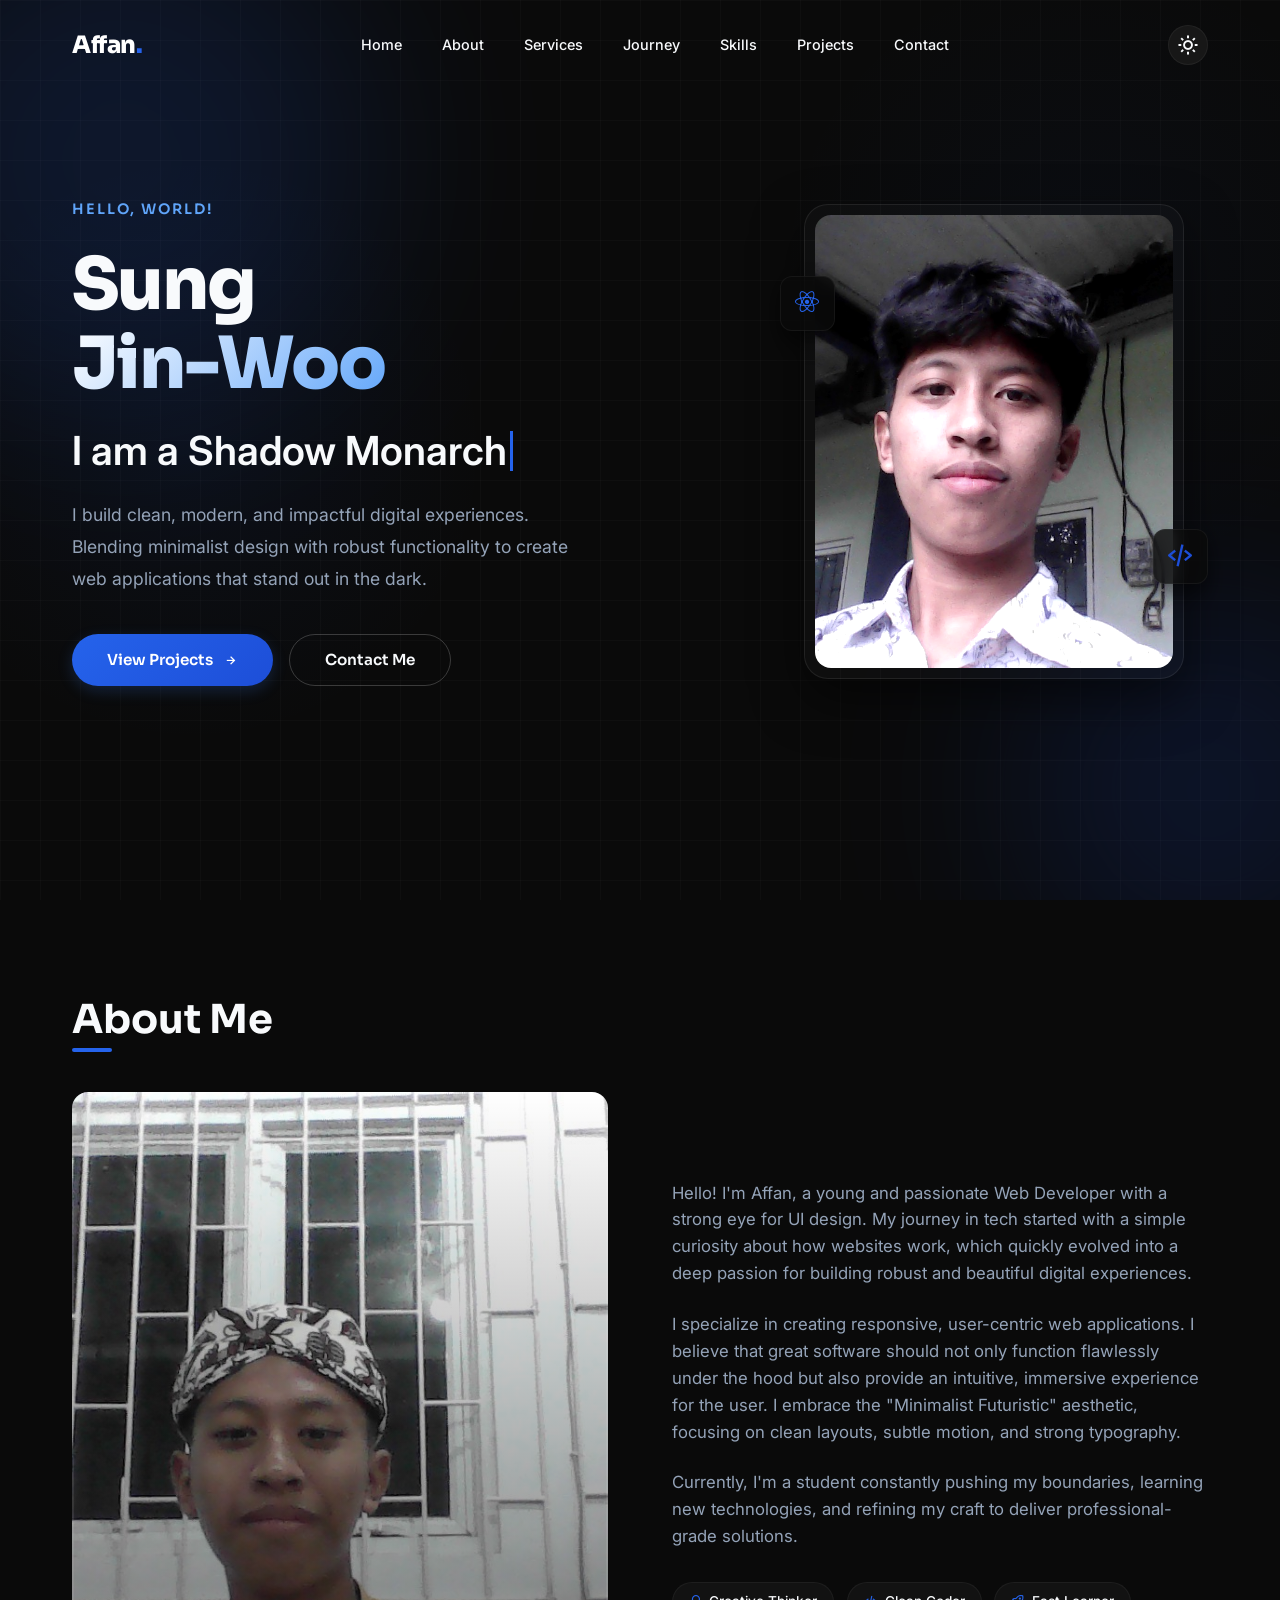
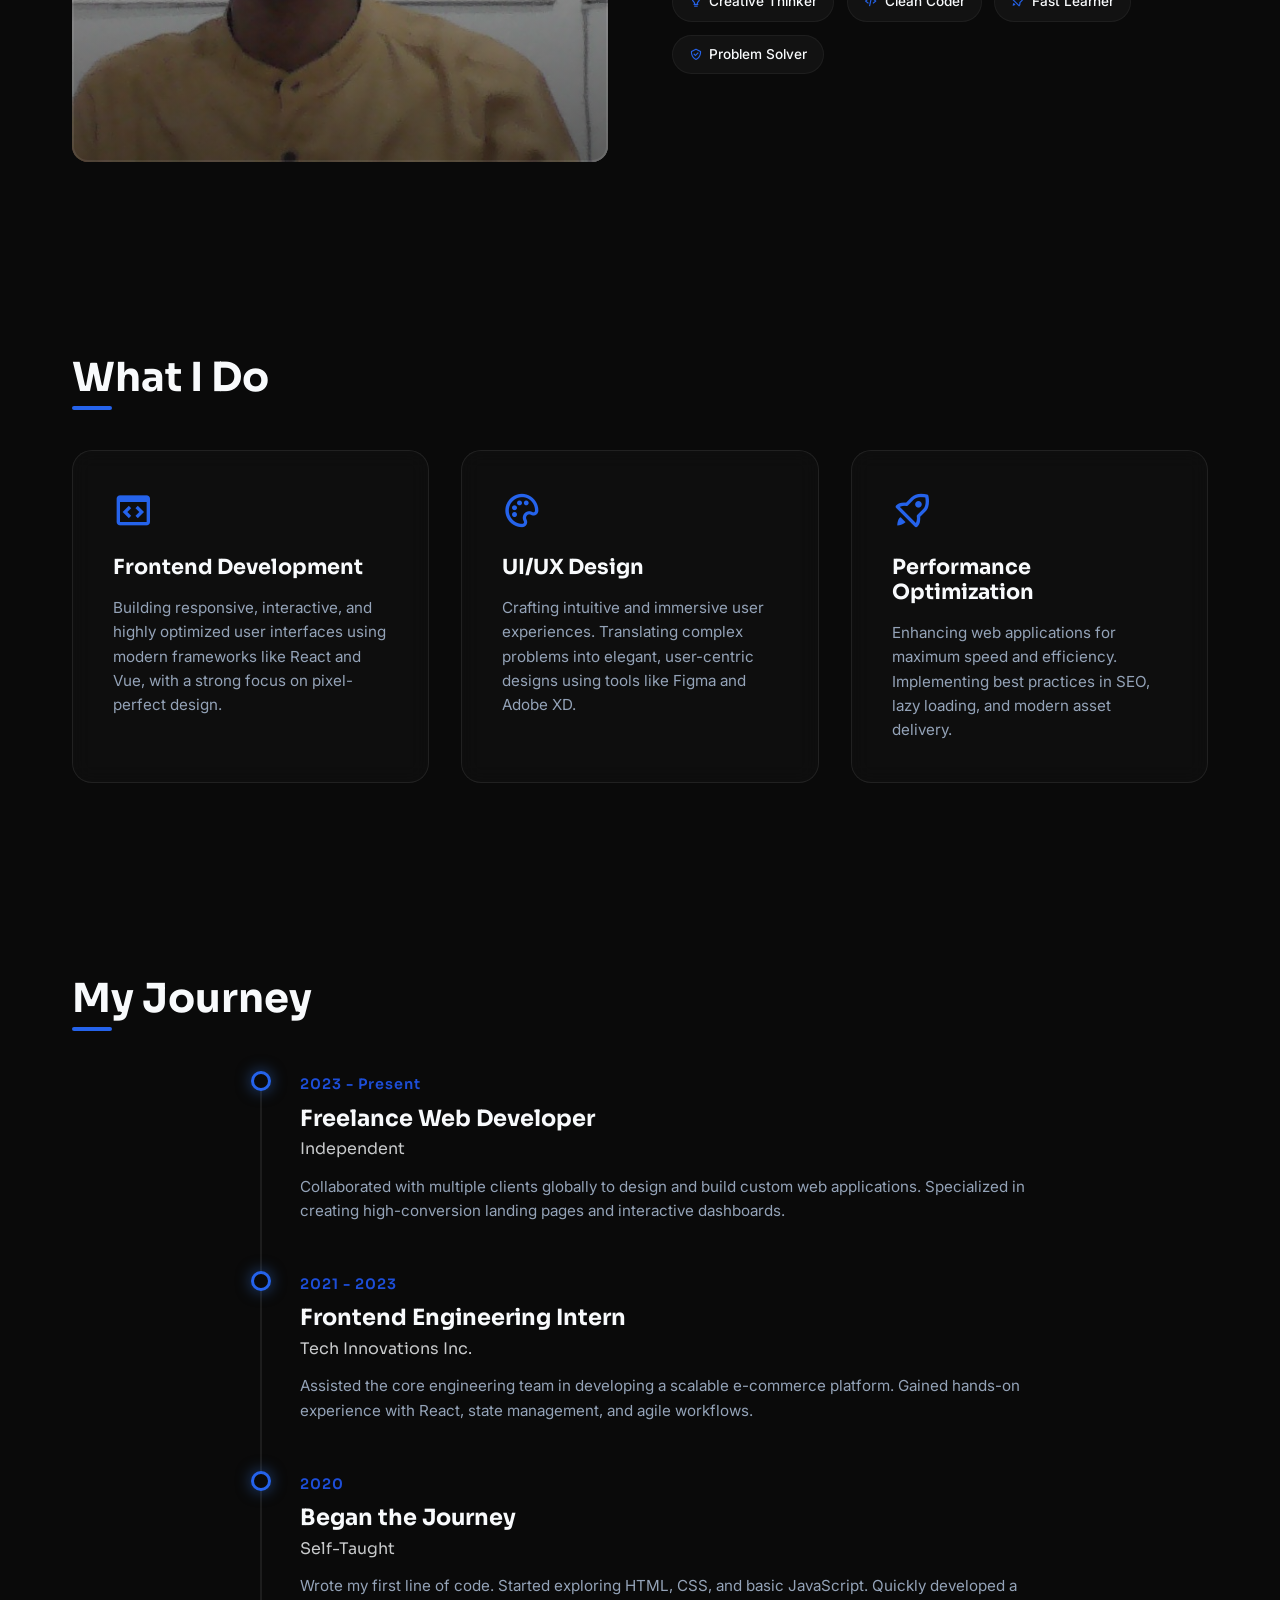
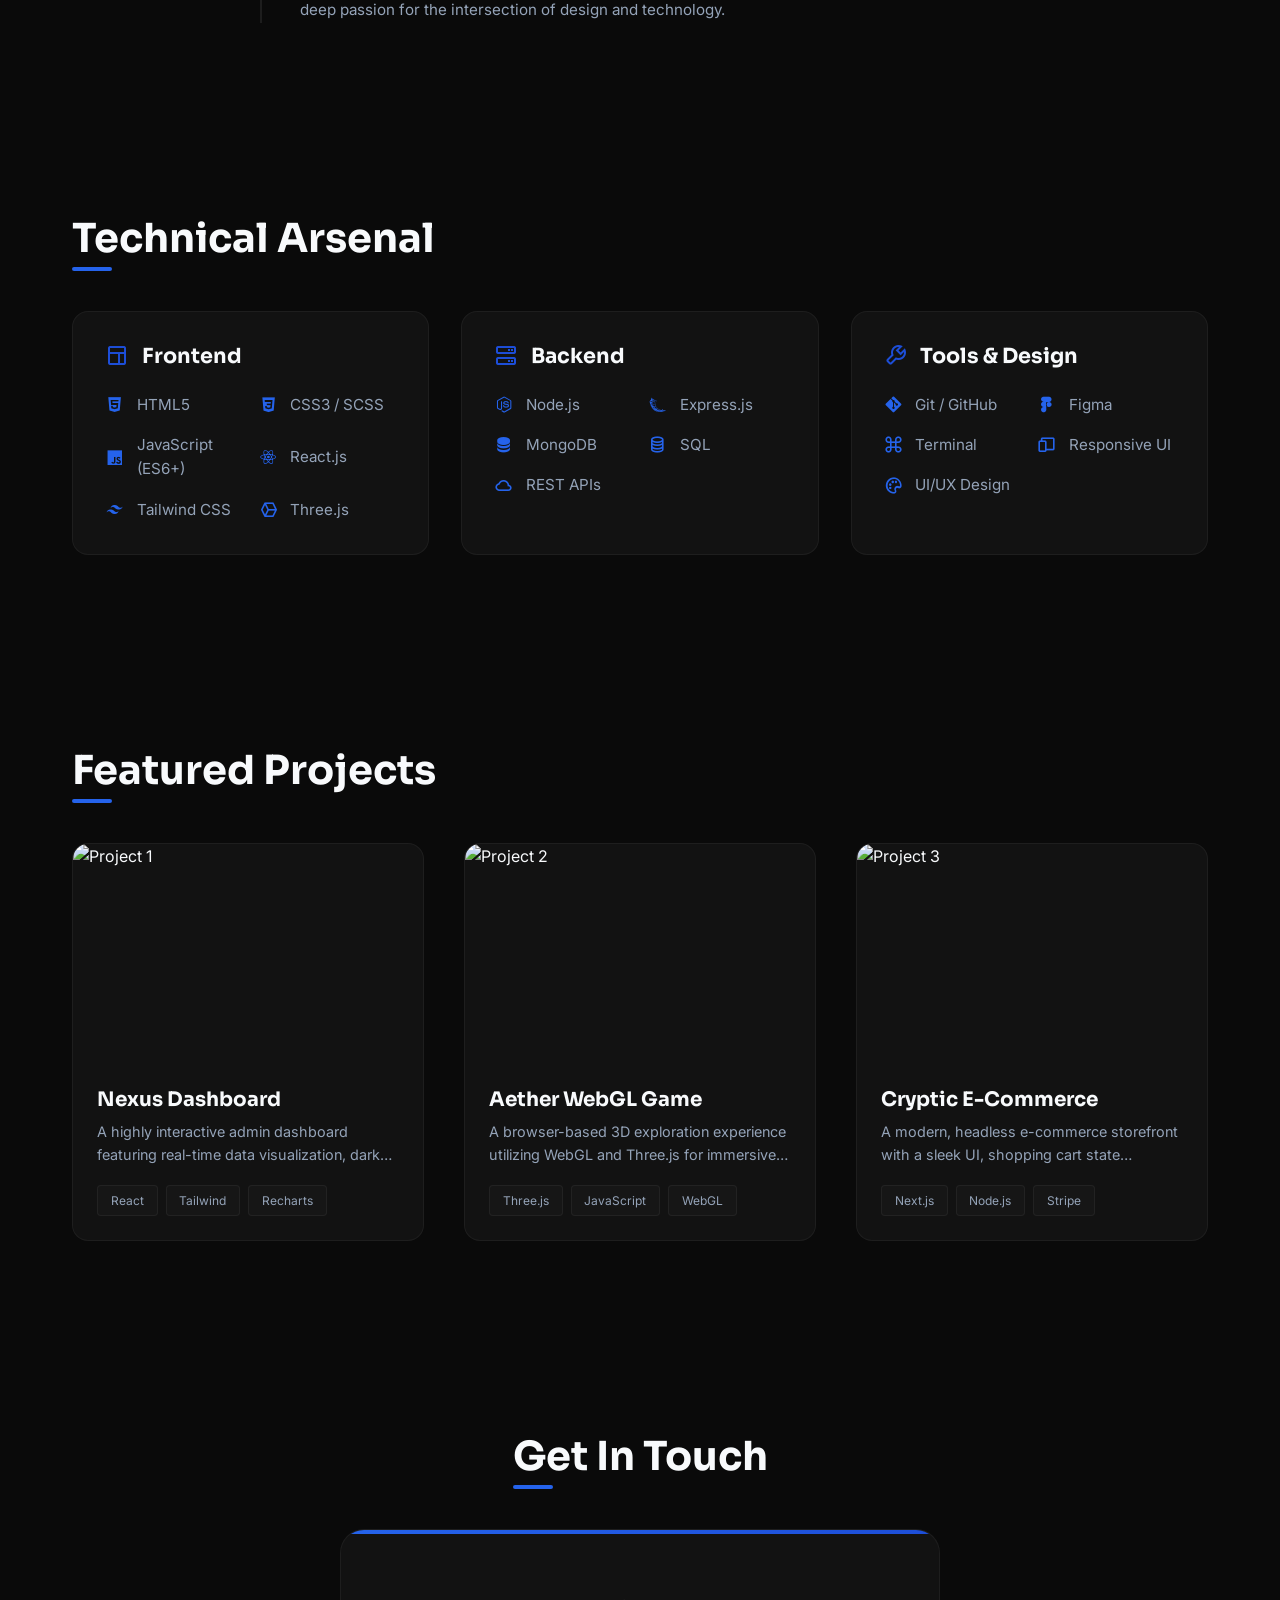
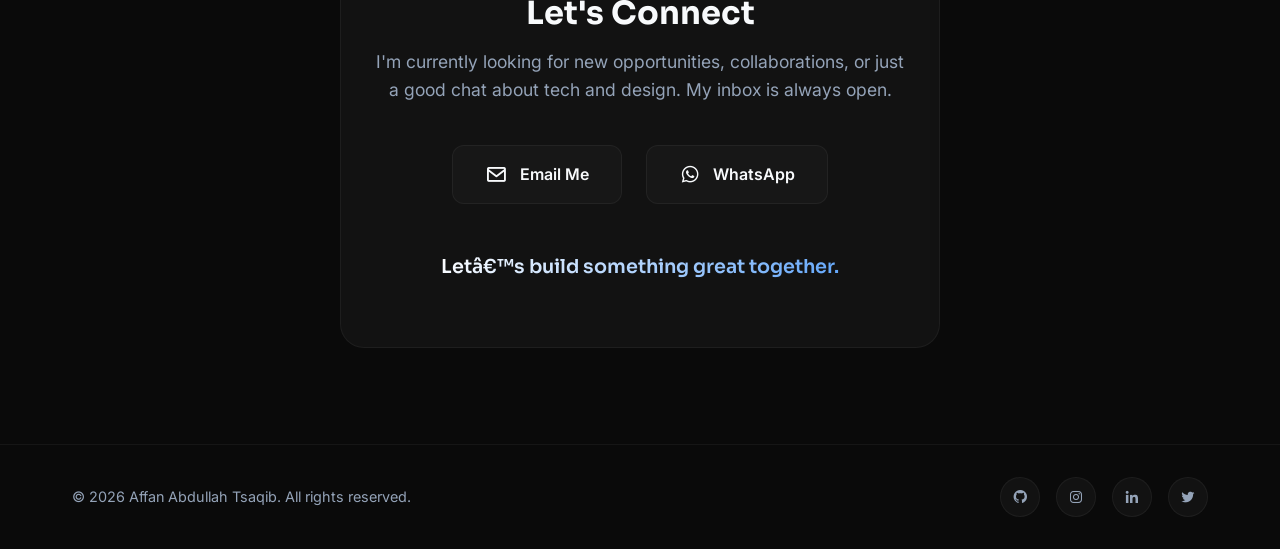
==== index.html @ a6c69fd7 "first commit" ====
﻿<!DOCTYPE html>
<html lang="en" class="scroll-smooth">
<head>
    <meta charset="UTF-8">
    <meta name="viewport" content="width=device-width, initial-scale=1.0">
    <title>Affan Abdullah Tsaqib | Portfolio</title>
    
    <!-- Google Fonts -->
    <link rel="preconnect" href="https://fonts.googleapis.com">
    <link rel="preconnect" href="https://fonts.gstatic.com" crossorigin>
    <link href="https://fonts.googleapis.com/css2?family=Inter:wght@300;400;500;600&family=Sora:wght@400;600;700;800&display=swap" rel="stylesheet">
    
    <!-- Boxicons for modern icons -->
    <link href='https://unpkg.com/boxicons@2.1.4/css/boxicons.min.css' rel='stylesheet'>

        <link rel="stylesheet" href="css/style.css">
</head>
<body>

    <!-- Background Orbs -->
    <div class="glow-bg">
        <div class="orb orb-1"></div>
        <div class="orb orb-2"></div>
    </div>

    <!-- Navbar -->
    <nav class="navbar" id="navbar">
        <div class="container nav-container">
            <a href="#" class="logo">Affan<span>.</span></a>
            
            <ul class="nav-links" id="navLinks">
                <li><a href="#home">Home</a></li>
                <li><a href="#about">About</a></li>
                <li><a href="#services">Services</a></li>
                <li><a href="#journey">Journey</a></li>
                <li><a href="#skills">Skills</a></li>
                <li><a href="#projects">Projects</a></li>
                <li><a href="#contact">Contact</a></li>
            </ul>

            <div class="nav-actions">
                <div class="theme-toggle" id="themeToggle" aria-label="Toggle Theme">
                    <i class='bx bx-sun'></i>
                </div>
                <div class="mobile-menu-btn" id="menuBtn">
                    <i class='bx bx-menu'></i>
                </div>
            </div>
        </div>
    </nav>

    <!-- Hero Section -->
    <section class="hero" id="home">
        <div class="container hero-container">
            <div class="hero-content reveal active">
                <span class="hero-subtitle">Hello, World!</span>
                <h1 class="hero-title">Sung <br><span class="text-gradient">Jin-Woo</span></h1>
                
                <div class="hero-typing">
                    I am a&nbsp;<span class="typed-text"></span><span class="cursor"></span>
                </div>
                
                <p class="hero-desc">
                    I build clean, modern, and impactful digital experiences. Blending minimalist design with robust functionality to create web applications that stand out in the dark.
                </p>
                
                <div class="hero-actions">
                    <a href="#projects" class="btn btn-primary">View Projects <i class='bx bx-right-arrow-alt'></i></a>
                    <a href="#contact" class="btn btn-outline">Contact Me</a>
                </div>
            </div>
            
            <div class="hero-visual reveal active delay-1">
                <div class="hero-photo-container">
                    <div class="photo-glow"></div>
                    <!-- Place your photo URL in the src below -->
                    <img src="src/Gunwoo.jpg" alt="Affan Abdullah Tsaqib">
                    <div class="floating-badge badge-1">
                        <i class='bx bxl-react'></i>
                    </div>
                    <div class="floating-badge badge-2">
                        <i class='bx bx-code-alt'></i>
                    </div>
                </div>
            </div>
        </div>
    </section>

    <!-- About Section -->
    <section id="about">
        <div class="container">
            <h2 class="section-title reveal">About Me</h2>
            
            <div class="about-grid">
                <div class="about-image reveal delay-1">
                    <!-- Placeholder image, ideally a stylized portrait -->
                    <img src="src/Onic.jpg" alt="Affan Abdullah Tsaqib">
                    <div class="about-image-overlay"></div>
                </div>
                
                <div class="about-text reveal delay-2">
                    <p>
                        Hello! I'm Affan, a young and passionate Web Developer with a strong eye for UI design. 
                        My journey in tech started with a simple curiosity about how websites work, which quickly 
                        evolved into a deep passion for building robust and beautiful digital experiences.
                    </p>
                    <p>
                        I specialize in creating responsive, user-centric web applications. I believe that great 
                        software should not only function flawlessly under the hood but also provide an intuitive, 
                        immersive experience for the user. I embrace the "Minimalist Futuristic" aesthetic, focusing 
                        on clean layouts, subtle motion, and strong typography.
                    </p>
                    <p>
                        Currently, I'm a student constantly pushing my boundaries, learning new technologies, and 
                        refining my craft to deliver professional-grade solutions.
                    </p>
                    
                    <div class="about-badges">
                        <span class="badge"><i class='bx bx-bulb'></i> Creative Thinker</span>
                        <span class="badge"><i class='bx bx-code-alt'></i> Clean Coder</span>
                        <span class="badge"><i class='bx bx-rocket'></i> Fast Learner</span>
                        <span class="badge"><i class='bx bx-check-shield'></i> Problem Solver</span>
                    </div>
                </div>
            </div>
        </div>
    </section>

    <!-- Services Section -->
    <section id="services">
        <div class="container">
            <h2 class="section-title reveal">What I Do</h2>
            
            <div class="services-grid">
                <div class="service-card reveal delay-1">
                    <i class='bx bx-code-block service-icon'></i>
                    <h3>Frontend Development</h3>
                    <p>Building responsive, interactive, and highly optimized user interfaces using modern frameworks like React and Vue, with a strong focus on pixel-perfect design.</p>
                </div>
                <div class="service-card reveal delay-2">
                    <i class='bx bx-palette service-icon'></i>
                    <h3>UI/UX Design</h3>
                    <p>Crafting intuitive and immersive user experiences. Translating complex problems into elegant, user-centric designs using tools like Figma and Adobe XD.</p>
                </div>
                <div class="service-card reveal delay-3">
                    <i class='bx bx-rocket service-icon'></i>
                    <h3>Performance Optimization</h3>
                    <p>Enhancing web applications for maximum speed and efficiency. Implementing best practices in SEO, lazy loading, and modern asset delivery.</p>
                </div>
            </div>
        </div>
    </section>

    <!-- Journey Section -->
    <section id="journey">
        <div class="container">
            <h2 class="section-title reveal">My Journey</h2>
            
            <div class="journey-container">
                <div class="journey-item reveal delay-1">
                    <div class="journey-dot"></div>
                    <div class="journey-content">
                        <span class="journey-date">2023 - Present</span>
                        <h3>Freelance Web Developer</h3>
                        <h4>Independent</h4>
                        <p>Collaborated with multiple clients globally to design and build custom web applications. Specialized in creating high-conversion landing pages and interactive dashboards.</p>
                    </div>
                </div>
                
                <div class="journey-item reveal delay-2">
                    <div class="journey-dot"></div>
                    <div class="journey-content">
                        <span class="journey-date">2021 - 2023</span>
                        <h3>Frontend Engineering Intern</h3>
                        <h4>Tech Innovations Inc.</h4>
                        <p>Assisted the core engineering team in developing a scalable e-commerce platform. Gained hands-on experience with React, state management, and agile workflows.</p>
                    </div>
                </div>
                
                <div class="journey-item reveal delay-3">
                    <div class="journey-dot"></div>
                    <div class="journey-content">
                        <span class="journey-date">2020</span>
                        <h3>Began the Journey</h3>
                        <h4>Self-Taught</h4>
                        <p>Wrote my first line of code. Started exploring HTML, CSS, and basic JavaScript. Quickly developed a deep passion for the intersection of design and technology.</p>
                    </div>
                </div>
            </div>
        </div>
    </section>

    <!-- Skills Section -->
    <section id="skills">
        <div class="container">
            <h2 class="section-title reveal">Technical Arsenal</h2>
            
            <div class="skills-container">
                <!-- Frontend -->
                <div class="skill-category reveal delay-1">
                    <h3><i class='bx bx-layout'></i> Frontend</h3>
                    <div class="skill-list">
                        <div class="skill-item"><i class='bx bxl-html5'></i> HTML5</div>
                        <div class="skill-item"><i class='bx bxl-css3'></i> CSS3 / SCSS</div>
                        <div class="skill-item"><i class='bx bxl-javascript'></i> JavaScript (ES6+)</div>
                        <div class="skill-item"><i class='bx bxl-react'></i> React.js</div>
                        <div class="skill-item"><i class='bx bxl-tailwind-css'></i> Tailwind CSS</div>
                        <div class="skill-item"><i class='bx bx-cube-alt'></i> Three.js</div>
                    </div>
                </div>
                
                <!-- Backend -->
                <div class="skill-category reveal delay-2">
                    <h3><i class='bx bx-server'></i> Backend</h3>
                    <div class="skill-list">
                        <div class="skill-item"><i class='bx bxl-nodejs'></i> Node.js</div>
                        <div class="skill-item"><i class='bx bxl-flask'></i> Express.js</div>
                        <div class="skill-item"><i class='bx bxs-data'></i> MongoDB</div>
                        <div class="skill-item"><i class='bx bx-coin-stack'></i> SQL</div>
                        <div class="skill-item"><i class='bx bx-cloud'></i> REST APIs</div>
                    </div>
                </div>
                
                <!-- Tools & Design -->
                <div class="skill-category reveal delay-3">
                    <h3><i class='bx bx-wrench'></i> Tools & Design</h3>
                    <div class="skill-list">
                        <div class="skill-item"><i class='bx bxl-git'></i> Git / GitHub</div>
                        <div class="skill-item"><i class='bx bxl-figma'></i> Figma</div>
                        <div class="skill-item"><i class='bx bx-command'></i> Terminal</div>
                        <div class="skill-item"><i class='bx bx-devices'></i> Responsive UI</div>
                        <div class="skill-item"><i class='bx bx-palette'></i> UI/UX Design</div>
                    </div>
                </div>
            </div>
        </div>
    </section>

    <!-- Projects Section -->
    <section id="projects">
        <div class="container">
            <h2 class="section-title reveal">Featured Projects</h2>
            
            <div class="projects-grid">
                <!-- Project 1 -->
                <div class="project-card reveal delay-1">
                    <div class="project-img">
                        <img src="" alt="Project 1">
                        <div class="project-overlay">
                            <button class="btn btn-primary" onclick="alert('Demo: Opening project details modal...')">View Details</button>
                        </div>
                    </div>
                    <div class="project-content">
                        <h3 class="project-title">Nexus Dashboard</h3>
                        <p class="project-desc">A highly interactive admin dashboard featuring real-time data visualization, dark mode, and seamless animations.</p>
                        <div class="project-tags">
                            <span>React</span>
                            <span>Tailwind</span>
                            <span>Recharts</span>
                        </div>
                    </div>
                </div>
                
                <!-- Project 2 -->
                <div class="project-card reveal delay-2">
                    <div class="project-img">
                        <img src="https://images.unsplash.com/photo-1618477247222-ac60c629fb63?auto=format&fit=crop&q=80&w=800" alt="Project 2">
                        <div class="project-overlay">
                            <button class="btn btn-primary" onclick="alert('Demo: Opening project details modal...')">View Details</button>
                        </div>
                    </div>
                    <div class="project-content">
                        <h3 class="project-title">Aether WebGL Game</h3>
                        <p class="project-desc">A browser-based 3D exploration experience utilizing WebGL and Three.js for immersive environmental rendering.</p>
                        <div class="project-tags">
                            <span>Three.js</span>
                            <span>JavaScript</span>
                            <span>WebGL</span>
                        </div>
                    </div>
                </div>
                
                <!-- Project 3 -->
                <div class="project-card reveal delay-3">
                    <div class="project-img">
                        <img src="https://images.unsplash.com/photo-1551288049-bebda4e38f71?auto=format&fit=crop&q=80&w=800" alt="Project 3">
                        <div class="project-overlay">
                            <button class="btn btn-primary" onclick="alert('Demo: Opening project details modal...')">View Details</button>
                        </div>
                    </div>
                    <div class="project-content">
                        <h3 class="project-title">Cryptic E-Commerce</h3>
                        <p class="project-desc">A modern, headless e-commerce storefront with a sleek UI, shopping cart state management, and secure checkout flow.</p>
                        <div class="project-tags">
                            <span>Next.js</span>
                            <span>Node.js</span>
                            <span>Stripe</span>
                        </div>
                    </div>
                </div>
            </div>
        </div>
    </section>

    <!-- Contact Section -->
    <section id="contact">
        <div class="container">
            <h2 class="section-title reveal text-center" style="display: block; text-align: center; margin-left: auto; margin-right: auto; width: fit-content;">Get In Touch</h2>
            
            <div class="contact-content reveal delay-1">
                <h3 style="font-size: 2rem; margin-bottom: 1rem;">Let's Connect</h3>
                <p class="contact-desc">
                    I'm currently looking for new opportunities, collaborations, or just a good chat about tech and design. My inbox is always open.
                </p>
                
                <div class="contact-links">
                    <a href="mailto:hello@example.com" class="contact-btn email">
                        <i class='bx bx-envelope'></i>
                        Email Me
                    </a>
                    <a href="#" class="contact-btn whatsapp">
                        <i class='bx bxl-whatsapp'></i>
                        WhatsApp
                    </a>
                </div>
                
                <p class="text-gradient closing-line">Letâ€™s build something great together.</p>
            </div>
        </div>
    </section>

    <!-- Footer -->
    <footer>
        <div class="container footer-content">
            <div class="copyright">
                &copy; <span id="year"></span> Affan Abdullah Tsaqib. All rights reserved.
            </div>
            
            <div class="social-links">
                <a href="#" aria-label="GitHub"><i class='bx bxl-github'></i></a>
                <a href="#" aria-label="Instagram"><i class='bx bxl-instagram'></i></a>
                <a href="#" aria-label="LinkedIn"><i class='bx bxl-linkedin'></i></a>
                <a href="#" aria-label="Twitter"><i class='bx bxl-twitter'></i></a>
            </div>
        </div>
    </footer>

    <!-- Scripts -->
        <script src="js/script.js"></script>
</body>
</html>
---- css/style.css ----
:root {
            /* Color System (Max 3 Colors: Black, Blue, White) */
            --bg-primary: #0a0a0a;
            --bg-secondary: #121212;
            --bg-tertiary: #171717;
            
            --accent-1: #2563eb; /* Primary Accent (Royal Blue) */
            --accent-2: #1d4ed8; /* Darker shade of Blue */
            --accent-3: #60a5fa; /* Lighter shade of Blue */
            
            --text-primary: #f8fafc;
            --text-secondary: #94a3b8;
            
            /* Theme specific Alphas */
            --glass-bg: rgba(255, 255, 255, 0.02);
            --glass-border: rgba(255, 255, 255, 0.08);
            --shadow-primary: rgba(0, 0, 0, 0.5);
            --overlay-bg: rgba(10, 10, 10, 0.8);
            --grid-line-color: rgba(255, 255, 255, 0.02);
            --orb-opacity: 0.15;
            --glow-1: rgba(37, 99, 235, 0.06);
            --glow-2: rgba(37, 99, 235, 0.04);
            
            /* Border */
            --border-color: rgba(255, 255, 255, 0.05);
            
            /* Transitions */
            --trans-smooth: all 0.4s cubic-bezier(0.16, 1, 0.3, 1);
        }

        [data-theme="light"] {
            --bg-primary: #f8fafc;
            --bg-secondary: #ffffff;
            --bg-tertiary: #f1f5f9;
            --text-primary: #0f172a;
            --text-secondary: #475569;
            --glass-bg: rgba(0, 0, 0, 0.03);
            --glass-border: rgba(0, 0, 0, 0.08);
            --shadow-primary: rgba(0, 0, 0, 0.1);
            --overlay-bg: rgba(255, 255, 255, 0.85);
            --grid-line-color: rgba(0, 0, 0, 0.05);
            --orb-opacity: 0.3;
            --glow-1: rgba(37, 99, 235, 0.15);
            --glow-2: rgba(37, 99, 235, 0.1);
            --border-color: rgba(0, 0, 0, 0.08);
        }

        body, .service-card, .project-card, .skill-category, .floating-badge, .journey-dot, .badge, .contact-btn, .project-tags span, .hero-photo-container {
            transition: background-color 0.6s cubic-bezier(0.4, 0, 0.2, 1), border-color 0.6s cubic-bezier(0.4, 0, 0.2, 1), box-shadow 0.6s cubic-bezier(0.4, 0, 0.2, 1), transform 0.4s cubic-bezier(0.175, 0.885, 0.32, 1.275);
        }

        h1, h2, h3, h4, h5, h6, p, a, i, span {
            transition: color 0.6s cubic-bezier(0.4, 0, 0.2, 1), background-color 0.6s cubic-bezier(0.4, 0, 0.2, 1);
        }

        * {
            margin: 0;
            padding: 0;
            box-sizing: border-box;
        }

        html {
            scroll-behavior: smooth;
        }

        body {
            background-color: var(--bg-primary);
            color: var(--text-primary);
            font-family: 'Inter', sans-serif;
            line-height: 1.6;
            overflow-x: hidden;
            -webkit-font-smoothing: antialiased;
        }

        h1, h2, h3, h4, h5, h6 {
            font-family: 'Sora', sans-serif;
            color: var(--text-primary);
            line-height: 1.2;
        }

        a {
            text-decoration: none;
            color: inherit;
        }

        ul {
            list-style: none;
        }

        img {
            max-width: 100%;
            height: auto;
            display: block;
        }

        /* Container */
        .container {
            width: 100%;
            max-width: 1200px;
            margin: 0 auto;
            padding: 0 2rem;
        }

        /* Utilities */
        .text-gradient {
            background: linear-gradient(135deg, #ffffff, var(--accent-3));
            -webkit-background-clip: text;
            -webkit-text-fill-color: transparent;
        }

        .section-title {
            font-size: 2.5rem;
            font-weight: 700;
            margin-bottom: 3rem;
            display: inline-block;
            position: relative;
        }

        .section-title::after {
            content: '';
            position: absolute;
            left: 0;
            bottom: -8px;
            width: 40px;
            height: 4px;
            background: var(--accent-1);
            border-radius: 2px;
            transition: var(--trans-smooth);
        }

        .section-title:hover::after {
            width: 100%;
            background: linear-gradient(90deg, var(--accent-1), var(--accent-2));
        }

        section {
            padding: 6rem 0;
            position: relative;
        }

        /* Background Effects */
        .glow-bg {
            position: fixed;
            top: 0;
            left: 0;
            width: 100%;
            height: 100%;
            pointer-events: none;
            z-index: -1;
            overflow: hidden;
            background-color: var(--bg-primary);
            background-image: 
                radial-gradient(circle at 15% 50%, var(--glow-1), transparent 25%),
                radial-gradient(circle at 85% 30%, var(--glow-2), transparent 25%),
                linear-gradient(var(--grid-line-color) 1px, transparent 1px),
                linear-gradient(90deg, var(--grid-line-color) 1px, transparent 1px);
            background-size: 100% 100%, 100% 100%, 40px 40px, 40px 40px;
            animation: bg-pan 30s linear infinite;
        }

        @keyframes bg-pan {
            0% { background-position: 0 0, 0 0, 0 0, 0 0; }
            100% { background-position: 100% 100%, 100% 100%, 40px 40px, 40px 40px; }
        }

        .orb {
            position: absolute;
            border-radius: 50%;
            filter: blur(100px);
            opacity: var(--orb-opacity);
            animation: float 15s infinite ease-in-out alternate;
            transition: opacity 0.6s ease;
        }

        .orb-1 {
            width: 500px;
            height: 500px;
            background: var(--accent-1);
            top: -10%;
            left: -10%;
        }

        .orb-2 {
            width: 400px;
            height: 400px;
            background: var(--accent-2);
            bottom: -10%;
            right: -10%;
            animation-delay: -5s;
        }

        @keyframes float {
            0% { transform: translate(0, 0) scale(1); }
            50% { transform: translate(50px, 30px) scale(1.05); }
            100% { transform: translate(-30px, 50px) scale(0.95); }
        }

        /* Buttons */
        .btn {
            display: inline-flex;
            align-items: center;
            justify-content: center;
            padding: 0.8rem 2.2rem;
            font-family: 'Sora', sans-serif;
            font-weight: 600;
            border-radius: 50px;
            transition: all 0.4s cubic-bezier(0.175, 0.885, 0.32, 1.275);
            cursor: pointer;
            gap: 0.6rem;
            font-size: 0.95rem;
            position: relative;
        }

        .btn-primary {
            background: linear-gradient(135deg, var(--accent-1), var(--accent-2));
            color: #fff;
            border: none;
            z-index: 1;
            box-shadow: 0 5px 15px rgba(59, 130, 246, 0.2);
            overflow: hidden;
        }

        .btn-primary::before {
            content: '';
            position: absolute;
            top: 0; left: 0; width: 100%; height: 100%;
            background: linear-gradient(135deg, var(--accent-2), var(--accent-1));
            z-index: -1;
            transition: opacity 0.4s ease;
            opacity: 0;
        }

        .btn-primary:hover {
            transform: translateY(-5px) scale(1.05);
            box-shadow: 0 15px 30px rgba(59, 130, 246, 0.4);
        }

        .btn-primary:hover::before {
            opacity: 1;
        }

        .btn-primary:active {
            transform: translateY(-2px) scale(0.98);
        }

        .btn-outline {
            background: transparent;
            color: var(--text-primary);
            border: 1px solid rgba(255, 255, 255, 0.2);
            backdrop-filter: blur(5px);
        }

        .btn-outline:hover {
            border-color: var(--accent-1);
            color: #fff;
            background: rgba(59, 130, 246, 0.1);
            transform: translateY(-5px) scale(1.05);
            box-shadow: 0 15px 30px rgba(59, 130, 246, 0.2);
        }

        .btn-outline:active {
            transform: translateY(-2px) scale(0.98);
        }

        /* Navbar */
        .navbar {
            position: fixed;
            top: 0;
            left: 50%;
            transform: translateX(-50%);
            width: 100%;
            max-width: 100%;
            padding: 1.5rem 0;
            z-index: 100;
            background: rgba(11, 11, 11, 0);
            backdrop-filter: blur(0px);
            -webkit-backdrop-filter: blur(0px);
            border-radius: 0px;
            border: 1px solid transparent;
            box-shadow: 0 0 0 transparent;
            transition: all 0.6s cubic-bezier(0.25, 1, 0.5, 1);
        }

        .navbar.scrolled {
            padding: 1rem 0;
            top: 20px;
            width: calc(100% - 40px);
            max-width: 1000px;
            background: rgba(11, 11, 11, 0.7);
            backdrop-filter: blur(20px);
            -webkit-backdrop-filter: blur(20px);
            border-radius: 100px;
            border: 1px solid var(--border-color);
            box-shadow: 0 15px 35px rgba(0, 0, 0, 0.6), inset 0 0 15px rgba(255, 255, 255, 0.05);
            transition: all 0.6s cubic-bezier(0.25, 1, 0.5, 1), background-color 0.6s ease, border-color 0.6s ease;
        }

        [data-theme="light"] .navbar.scrolled {
            background: rgba(255, 255, 255, 0.85);
            box-shadow: 0 15px 35px rgba(0, 0, 0, 0.08), inset 0 0 15px rgba(0, 0, 0, 0.02);
        }

        .nav-actions {
            display: flex;
            align-items: center;
            gap: 1rem;
        }

        .theme-toggle {
            cursor: pointer;
            font-size: 1.4rem;
            color: var(--text-primary);
            display: flex;
            align-items: center;
            justify-content: center;
            width: 40px;
            height: 40px;
            border-radius: 50%;
            background: var(--bg-tertiary);
            border: 1px solid var(--border-color);
            transition: var(--trans-smooth);
        }

        .theme-toggle:hover {
            color: var(--accent-1);
            transform: scale(1.1) rotate(15deg);
            border-color: var(--accent-1);
        }

        .nav-container {
            display: flex;
            justify-content: space-between;
            align-items: center;
        }

        .logo {
            font-family: 'Sora', sans-serif;
            font-size: 1.5rem;
            font-weight: 800;
            color: #fff;
            letter-spacing: -0.5px;
        }

        .logo span {
            color: var(--accent-1);
        }

        .nav-links {
            display: flex;
            gap: 2.5rem;
        }

        .nav-links a {
            font-size: 0.9rem;
            font-weight: 500;
            color: var(--text-primary);
            position: relative;
            transition: var(--trans-smooth);
        }

        .nav-links a::after {
            content: '';
            position: absolute;
            left: 0;
            bottom: -4px;
            width: 0;
            height: 2px;
            background: var(--accent-1);
            transition: var(--trans-smooth);
        }

        .nav-links a:hover {
            color: #fff;
        }

        .nav-links a:hover::after {
            width: 100%;
        }

        .mobile-menu-btn {
            display: none;
            font-size: 1.8rem;
            color: var(--text-primary);
            cursor: pointer;
        }

        /* Hero Section */
        .hero {
            min-height: 100vh;
            display: flex;
            align-items: center;
            padding-top: 5rem;
            position: relative;
        }

        .hero-container {
            display: grid;
            grid-template-columns: 1.2fr 0.8fr;
            gap: 4rem;
            align-items: center;
        }

        .hero-content {
            max-width: 100%;
        }

        .hero-visual {
            position: relative;
            display: flex;
            justify-content: center;
            align-items: center;
            perspective: 1000px;
        }

        .hero-photo-container {
            position: relative;
            width: 100%;
            max-width: 380px;
            aspect-ratio: 4/5;
            border-radius: 24px;
            background: var(--glass-bg);
            border: 1px solid var(--glass-border);
            backdrop-filter: blur(10px);
            overflow: visible;
            display: flex;
            align-items: center;
            justify-content: center;
            box-shadow: 0 20px 50px var(--shadow-primary);
            transition: transform 0.6s cubic-bezier(0.175, 0.885, 0.32, 1.275), box-shadow 0.6s ease;
            transform-style: preserve-3d;
        }

        .hero-photo-container:hover {
            transform: translateY(-10px) rotateY(-5deg) rotateX(5deg);
            box-shadow: -20px 30px 60px rgba(59, 130, 246, 0.2);
            border-color: rgba(59, 130, 246, 0.4);
        }

        .hero-photo-container img {
            width: calc(100% - 20px);
            height: calc(100% - 20px);
            object-fit: cover;
            border-radius: 16px;
            filter: grayscale(30%) contrast(1.1);
            transition: filter 0.6s ease, transform 0.6s ease;
            transform: translateZ(20px);
        }

        .hero-photo-container:hover img {
            filter: grayscale(0%) contrast(1.1);
            transform: translateZ(40px) scale(1.02);
        }

        .photo-glow {
            position: absolute;
            top: 50%;
            left: 50%;
            transform: translate(-50%, -50%) translateZ(-10px);
            width: 100%;
            height: 100%;
            background: radial-gradient(circle, rgba(59,130,246,0.3) 0%, transparent 60%);
            z-index: -1;
            animation: pulse-glow 4s ease-in-out infinite alternate;
        }

        @keyframes pulse-glow {
            0% { opacity: 0.4; transform: translate(-50%, -50%) translateZ(-10px) scale(0.9); }
            100% { opacity: 1; transform: translate(-50%, -50%) translateZ(-10px) scale(1.1); }
        }

        .floating-badge {
            position: absolute;
            background: var(--overlay-bg);
            border: 1px solid var(--border-color);
            backdrop-filter: blur(8px);
            border-radius: 12px;
            padding: 12px;
            display: flex;
            align-items: center;
            justify-content: center;
            font-size: 1.8rem;
            color: var(--accent-1);
            animation: float-badge 6s ease-in-out infinite;
            transform: translateZ(30px);
            box-shadow: 0 10px 20px var(--shadow-primary);
            transition: var(--trans-smooth);
        }

        .floating-badge:hover {
            border-color: var(--accent-1);
            transform: translateZ(40px) scale(1.1);
        }

        .badge-1 {
            top: 15%;
            left: -25px;
            animation-delay: 0s;
        }

        .badge-2 {
            bottom: 20%;
            right: -25px;
            animation-delay: -3s;
            color: var(--accent-2);
        }

        @keyframes float-badge {
            0%, 100% { transform: translateY(0) translateZ(30px); }
            50% { transform: translateY(-15px) translateZ(30px); }
        }

        .hero-subtitle {
            font-family: 'Sora', sans-serif;
            color: var(--accent-3);
            font-weight: 600;
            letter-spacing: 2px;
            text-transform: uppercase;
            font-size: 0.9rem;
            margin-bottom: 1.5rem;
            display: block;
        }

        .hero-title {
            font-size: 4.5rem;
            font-weight: 800;
            line-height: 1.1;
            margin-bottom: 1.5rem;
            letter-spacing: -0.03em;
        }

        .hero-typing {
            font-size: 2.5rem;
            font-weight: 600;
            margin-bottom: 1.5rem;
            height: 3rem;
            display: flex;
            align-items: center;
        }

        .typed-text {
            color: var(--text-primary);
        }

        .cursor {
            display: inline-block;
            width: 3px;
            height: 2.5rem;
            background-color: var(--accent-1);
            margin-left: 0.2rem;
            animation: blink 1s infinite;
        }

        @keyframes blink {
            0%, 100% { opacity: 1; }
            50% { opacity: 0; }
        }

        .hero-desc {
            font-size: 1.1rem;
            color: var(--text-secondary);
            max-width: 500px;
            margin-bottom: 2.5rem;
            line-height: 1.8;
        }

        .hero-actions {
            display: flex;
            gap: 1rem;
        }

        /* About Section */
        .about-grid {
            display: grid;
            grid-template-columns: 1fr 1fr;
            gap: 4rem;
            align-items: center;
        }

        .about-image {
            position: relative;
            border-radius: 16px;
            overflow: hidden;
            aspect-ratio: 4/5;
        }

        .about-image::before {
            content: '';
            position: absolute;
            inset: 0;
            border: 2px solid var(--glass-border);
            border-radius: 16px;
            z-index: 2;
            pointer-events: none;
        }

        .about-image img {
            width: 100%;
            height: 100%;
            object-fit: cover;
            transition: transform 0.6s ease;
            filter: grayscale(20%);
        }

        .about-image:hover img {
            transform: scale(1.05);
            filter: grayscale(0%);
        }

        .about-image-overlay {
            position: absolute;
            inset: 0;
            background: linear-gradient(to top, var(--bg-primary), transparent);
            z-index: 1;
            opacity: 0.6;
        }

        .about-text p {
            color: var(--text-secondary);
            margin-bottom: 1.5rem;
            font-size: 1.05rem;
        }

        .about-badges {
            display: flex;
            flex-wrap: wrap;
            gap: 0.8rem;
            margin-top: 2rem;
        }

        .badge {
            background: var(--bg-secondary);
            border: 1px solid var(--border-color);
            padding: 0.5rem 1rem;
            border-radius: 20px;
            font-size: 0.85rem;
            font-weight: 500;
            color: var(--text-primary);
            display: flex;
            align-items: center;
            gap: 0.4rem;
            transition: var(--trans-smooth);
        }

        .badge i {
            color: var(--accent-1);
        }

        .badge:hover {
            border-color: var(--accent-1);
            background: rgba(59, 130, 246, 0.05);
            transform: translateY(-2px);
        }

        /* Services Section */
        .services-grid {
            display: grid;
            grid-template-columns: repeat(auto-fit, minmax(300px, 1fr));
            gap: 2rem;
        }

        .service-card {
            background: var(--glass-bg);
            border: 1px solid var(--glass-border);
            padding: 2.5rem;
            border-radius: 20px;
            transition: all 0.5s cubic-bezier(0.175, 0.885, 0.32, 1.275);
            position: relative;
            overflow: hidden;
            backdrop-filter: blur(10px);
        }

        .service-card::before {
            content: '';
            position: absolute;
            top: -50%; left: -50%;
            width: 200%; height: 200%;
            background: radial-gradient(circle, rgba(59,130,246,0.1) 0%, transparent 60%);
            opacity: 0;
            transition: opacity 0.5s ease;
            pointer-events: none;
        }

        .service-card:hover {
            transform: translateY(-10px);
            border-color: rgba(59, 130, 246, 0.3);
            box-shadow: 0 20px 40px rgba(0,0,0,0.4);
        }

        .service-card:hover::before {
            opacity: 1;
        }

        .service-icon {
            font-size: 2.5rem;
            color: var(--accent-1);
            margin-bottom: 1.5rem;
            display: inline-block;
        }

        .service-card h3 {
            font-size: 1.3rem;
            margin-bottom: 1rem;
        }

        .service-card p {
            color: var(--text-secondary);
            font-size: 0.95rem;
            line-height: 1.6;
        }

        /* Journey Section */
        .journey-container {
            position: relative;
            max-width: 800px;
            margin: 0 auto;
        }

        .journey-container::before {
            content: '';
            position: absolute;
            left: 20px;
            top: 0;
            bottom: 0;
            width: 2px;
            background: var(--glass-border);
        }

        .journey-item {
            position: relative;
            padding-left: 60px;
            margin-bottom: 3rem;
        }

        .journey-item:last-child {
            margin-bottom: 0;
        }

        .journey-dot {
            position: absolute;
            left: 11px;
            top: 0;
            width: 20px;
            height: 20px;
            border-radius: 50%;
            background: var(--bg-primary);
            border: 3px solid var(--accent-1);
            box-shadow: 0 0 15px rgba(59, 130, 246, 0.5);
            transition: var(--trans-smooth);
        }

        .journey-item:hover .journey-dot {
            background: var(--accent-1);
            transform: scale(1.2);
            box-shadow: 0 0 25px rgba(59, 130, 246, 0.8);
        }

        .journey-date {
            color: var(--accent-2);
            font-size: 0.9rem;
            font-weight: 600;
            margin-bottom: 0.5rem;
            display: inline-block;
            font-family: 'Sora', sans-serif;
            letter-spacing: 1px;
        }

        .journey-content h3 {
            font-size: 1.4rem;
            margin-bottom: 0.5rem;
        }

        .journey-content h4 {
            font-size: 1rem;
            color: var(--text-primary);
            opacity: 0.8;
            margin-bottom: 1rem;
            font-weight: 400;
        }

        .journey-content p {
            color: var(--text-secondary);
            font-size: 0.95rem;
            line-height: 1.6;
        }

        /* Skills Section */
        .skills-container {
            display: grid;
            grid-template-columns: repeat(auto-fit, minmax(300px, 1fr));
            gap: 2rem;
        }

        .skill-category {
            background: var(--bg-secondary);
            border: 1px solid var(--border-color);
            border-radius: 16px;
            padding: 2rem;
            transition: var(--trans-smooth);
        }

        .skill-category:hover {
            border-color: rgba(59, 130, 246, 0.3);
            transform: translateY(-5px);
            box-shadow: 0 10px 30px var(--shadow-primary);
        }

        .skill-category h3 {
            font-size: 1.3rem;
            margin-bottom: 1.5rem;
            display: flex;
            align-items: center;
            gap: 0.8rem;
        }

        .skill-category h3 i {
            color: var(--accent-2);
            font-size: 1.5rem;
        }

        .skill-list {
            display: grid;
            grid-template-columns: repeat(2, 1fr);
            gap: 1rem;
        }

        .skill-item {
            display: flex;
            align-items: center;
            gap: 0.8rem;
            color: var(--text-secondary);
            font-size: 0.95rem;
            transition: var(--trans-smooth);
        }

        .skill-item:hover {
            color: var(--accent-1);
            transform: translateX(5px);
        }

        .skill-item i {
            font-size: 1.2rem;
            color: var(--accent-1);
        }

        /* Projects Section */
        .projects-grid {
            display: grid;
            grid-template-columns: repeat(auto-fill, minmax(350px, 1fr));
            gap: 2.5rem;
        }

        .project-card {
            background: var(--bg-secondary);
            border-radius: 16px;
            overflow: hidden;
            border: 1px solid var(--border-color);
            transition: var(--trans-smooth);
            position: relative;
        }

        .project-card:hover {
            transform: translateY(-10px);
            border-color: rgba(59, 130, 246, 0.4);
            box-shadow: 0 15px 30px rgba(0, 0, 0, 0.5);
        }

        .project-img {
            width: 100%;
            height: 220px;
            overflow: hidden;
            position: relative;
        }

        .project-img img {
            width: 100%;
            height: 100%;
            object-fit: cover;
            transition: transform 0.6s ease;
        }

        .project-card:hover .project-img img {
            transform: scale(1.1);
        }

        .project-overlay {
            position: absolute;
            inset: 0;
            background: var(--overlay-bg);
            display: flex;
            align-items: center;
            justify-content: center;
            opacity: 0;
            transition: var(--trans-smooth);
            backdrop-filter: blur(2px);
        }

        .project-card:hover .project-overlay {
            opacity: 1;
        }

        .project-content {
            padding: 1.5rem;
        }

        .project-title {
            font-size: 1.25rem;
            margin-bottom: 0.5rem;
        }

        .project-desc {
            color: var(--text-secondary);
            font-size: 0.9rem;
            margin-bottom: 1.2rem;
            display: -webkit-box;
            -webkit-line-clamp: 2;
            -webkit-box-orient: vertical;
            overflow: hidden;
        }

        .project-tags {
            display: flex;
            flex-wrap: wrap;
            gap: 0.5rem;
        }

        .project-tags span {
            background: var(--glass-bg);
            padding: 0.3rem 0.8rem;
            border-radius: 4px;
            font-size: 0.75rem;
            color: var(--text-secondary);
            border: 1px solid var(--border-color);
        }

        /* Contact Section */
        .contact-content {
            display: flex;
            flex-direction: column;
            align-items: center;
            text-align: center;
            max-width: 600px;
            margin: 0 auto;
            background: var(--bg-secondary);
            padding: 4rem 2rem;
            border-radius: 24px;
            border: 1px solid var(--border-color);
            position: relative;
            overflow: hidden;
        }

        .contact-content::before {
            content: '';
            position: absolute;
            top: 0; left: 0; right: 0;
            height: 4px;
            background: linear-gradient(90deg, var(--accent-1), var(--accent-2));
        }

        .contact-desc {
            color: var(--text-secondary);
            margin-bottom: 2.5rem;
            font-size: 1.1rem;
        }

        .contact-links {
            display: flex;
            gap: 1.5rem;
            justify-content: center;
            margin-bottom: 2rem;
        }

        .contact-btn {
            display: flex;
            align-items: center;
            gap: 0.8rem;
            padding: 1rem 2rem;
            border-radius: 12px;
            font-weight: 600;
            transition: var(--trans-smooth);
            background: var(--bg-tertiary);
            border: 1px solid var(--border-color);
        }

        .contact-btn i {
            font-size: 1.4rem;
        }

        .contact-btn.email:hover {
            border-color: var(--accent-1);
            color: var(--accent-1);
            background: rgba(59, 130, 246, 0.05);
            transform: translateY(-3px);
        }

        .contact-btn.whatsapp:hover {
            border-color: #25D366;
            color: #25D366;
            background: rgba(37, 211, 102, 0.05);
            transform: translateY(-3px);
        }

        .closing-line {
            font-family: 'Sora', sans-serif;
            font-size: 1.2rem;
            font-weight: 600;
            margin-top: 1rem;
        }

        /* Footer */
        footer {
            padding: 2rem 0;
            border-top: 1px solid var(--border-color);
            text-align: center;
        }

        .footer-content {
            display: flex;
            justify-content: space-between;
            align-items: center;
        }

        .copyright {
            color: var(--text-secondary);
            font-size: 0.9rem;
        }

        .social-links {
            display: flex;
            gap: 1rem;
        }

        .social-links a {
            display: flex;
            align-items: center;
            justify-content: center;
            width: 40px;
            height: 40px;
            border-radius: 50%;
            background: var(--bg-secondary);
            color: var(--text-secondary);
            transition: var(--trans-smooth);
            border: 1px solid var(--border-color);
        }

        .social-links a:hover {
            color: #fff;
            background: var(--accent-1);
            border-color: var(--accent-1);
            transform: translateY(-3px);
        }

        /* Animation Classes */
        .reveal {
            opacity: 0;
            transform: translateY(40px) scale(0.96);
            filter: blur(8px);
            transition: all 1.2s cubic-bezier(0.25, 1, 0.2, 1);
        }
        
        .reveal.active {
            opacity: 1;
            transform: translateY(0) scale(1);
            filter: blur(0px);
        }

        .delay-1 { transition-delay: 0.1s; }
        .delay-2 { transition-delay: 0.2s; }
        .delay-3 { transition-delay: 0.3s; }

        /* Responsive */
        @media (max-width: 992px) {
            .hero-container { grid-template-columns: 1fr; text-align: center; }
            .hero-actions { justify-content: center; }
            .hero-typing { justify-content: center; }
            .hero-subtitle { margin-bottom: 1rem; }
            .hero-desc { margin: 0 auto 2.5rem; }
            .hero-visual { margin-top: 3rem; }
            
            .hero-title { font-size: 3.5rem; }
            .about-grid { grid-template-columns: 1fr; }
            .about-image { max-width: 500px; margin: 0 auto; }
        }

        @media (max-width: 768px) {
            section { padding: 4rem 0; }
            .hero-title { font-size: 2.8rem; }
            .hero-typing { font-size: 1.8rem; height: 2.2rem; }
            
            .nav-links {
                position: fixed;
                top: 70px;
                left: -100%;
                width: 100%;
                height: calc(100vh - 70px);
                background: var(--overlay-bg);
                flex-direction: column;
                align-items: center;
                justify-content: center;
                gap: 2rem;
                transition: var(--trans-smooth);
                backdrop-filter: blur(10px);
            }
            
            .nav-links.active {
                left: 0;
            }
            
            .mobile-menu-btn {
                display: block;
            }

            .contact-links { flex-direction: column; }
            .footer-content { flex-direction: column; gap: 1rem; }
        }
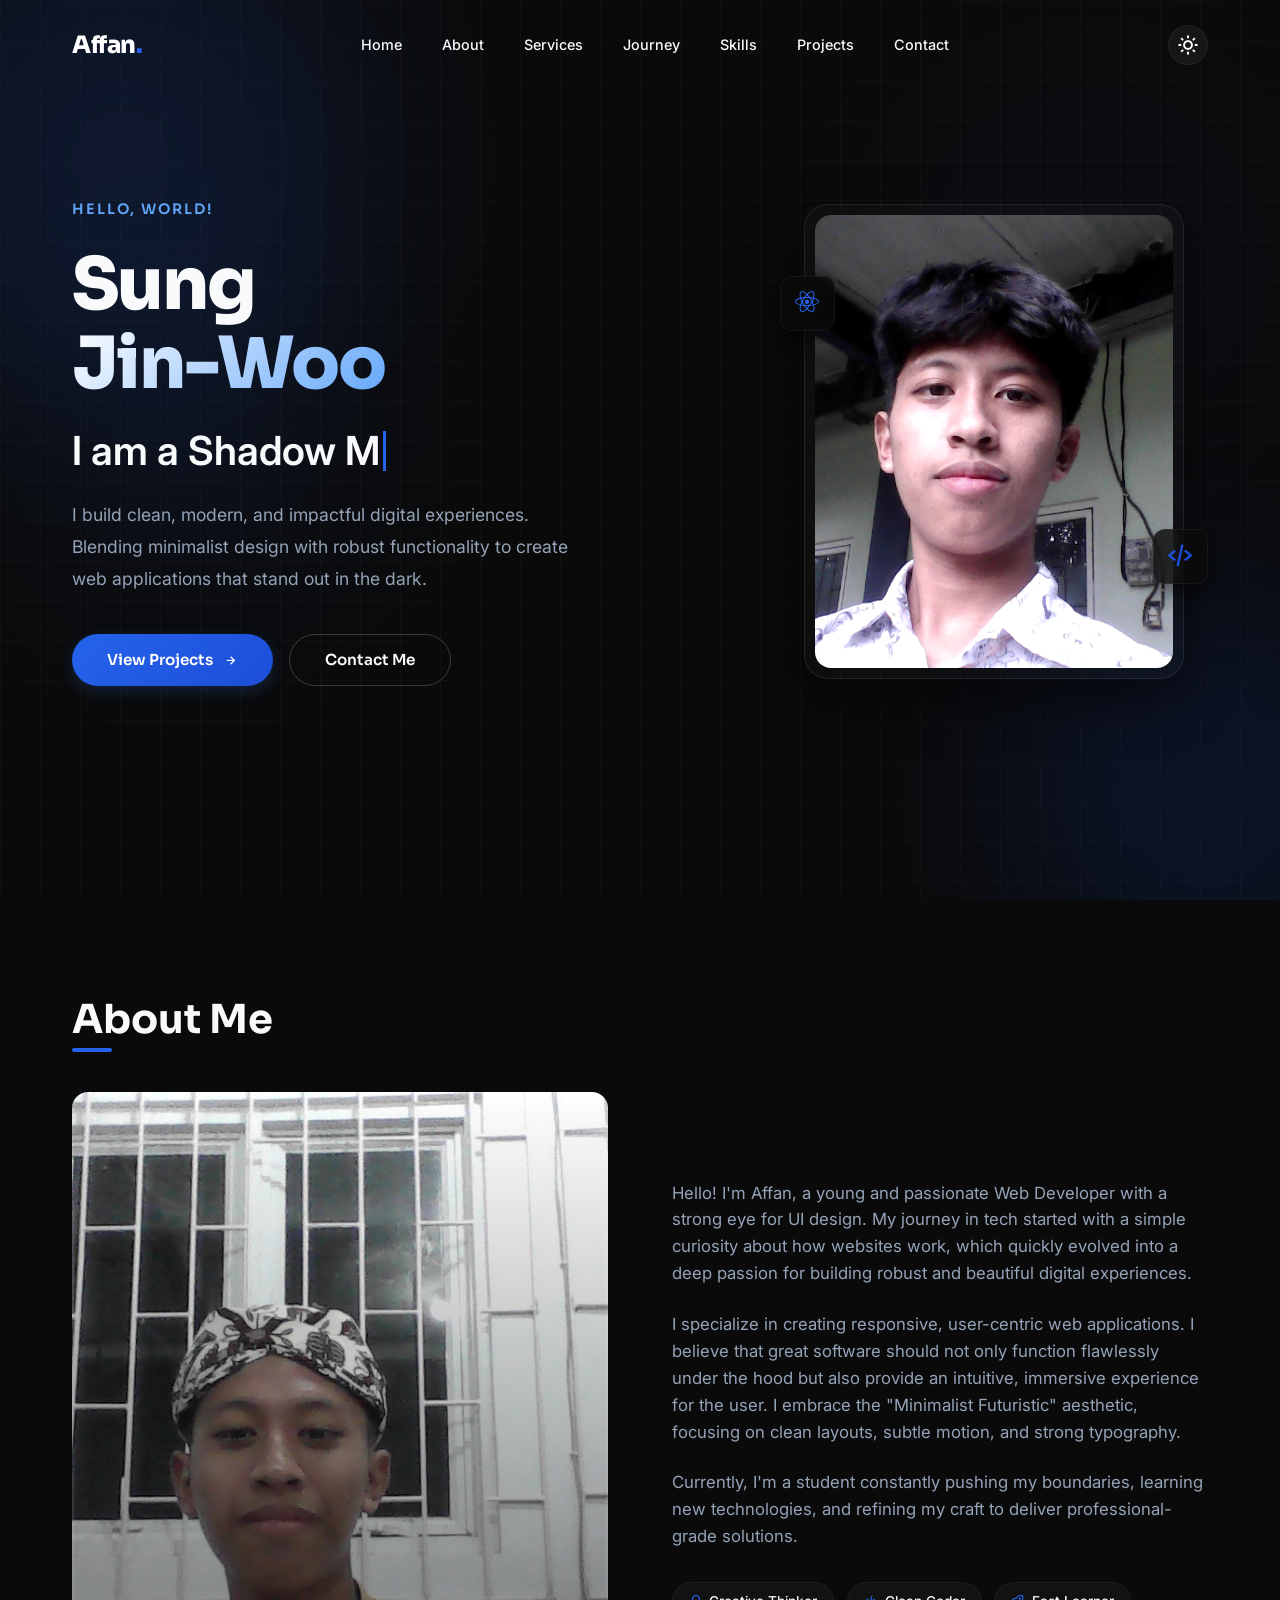
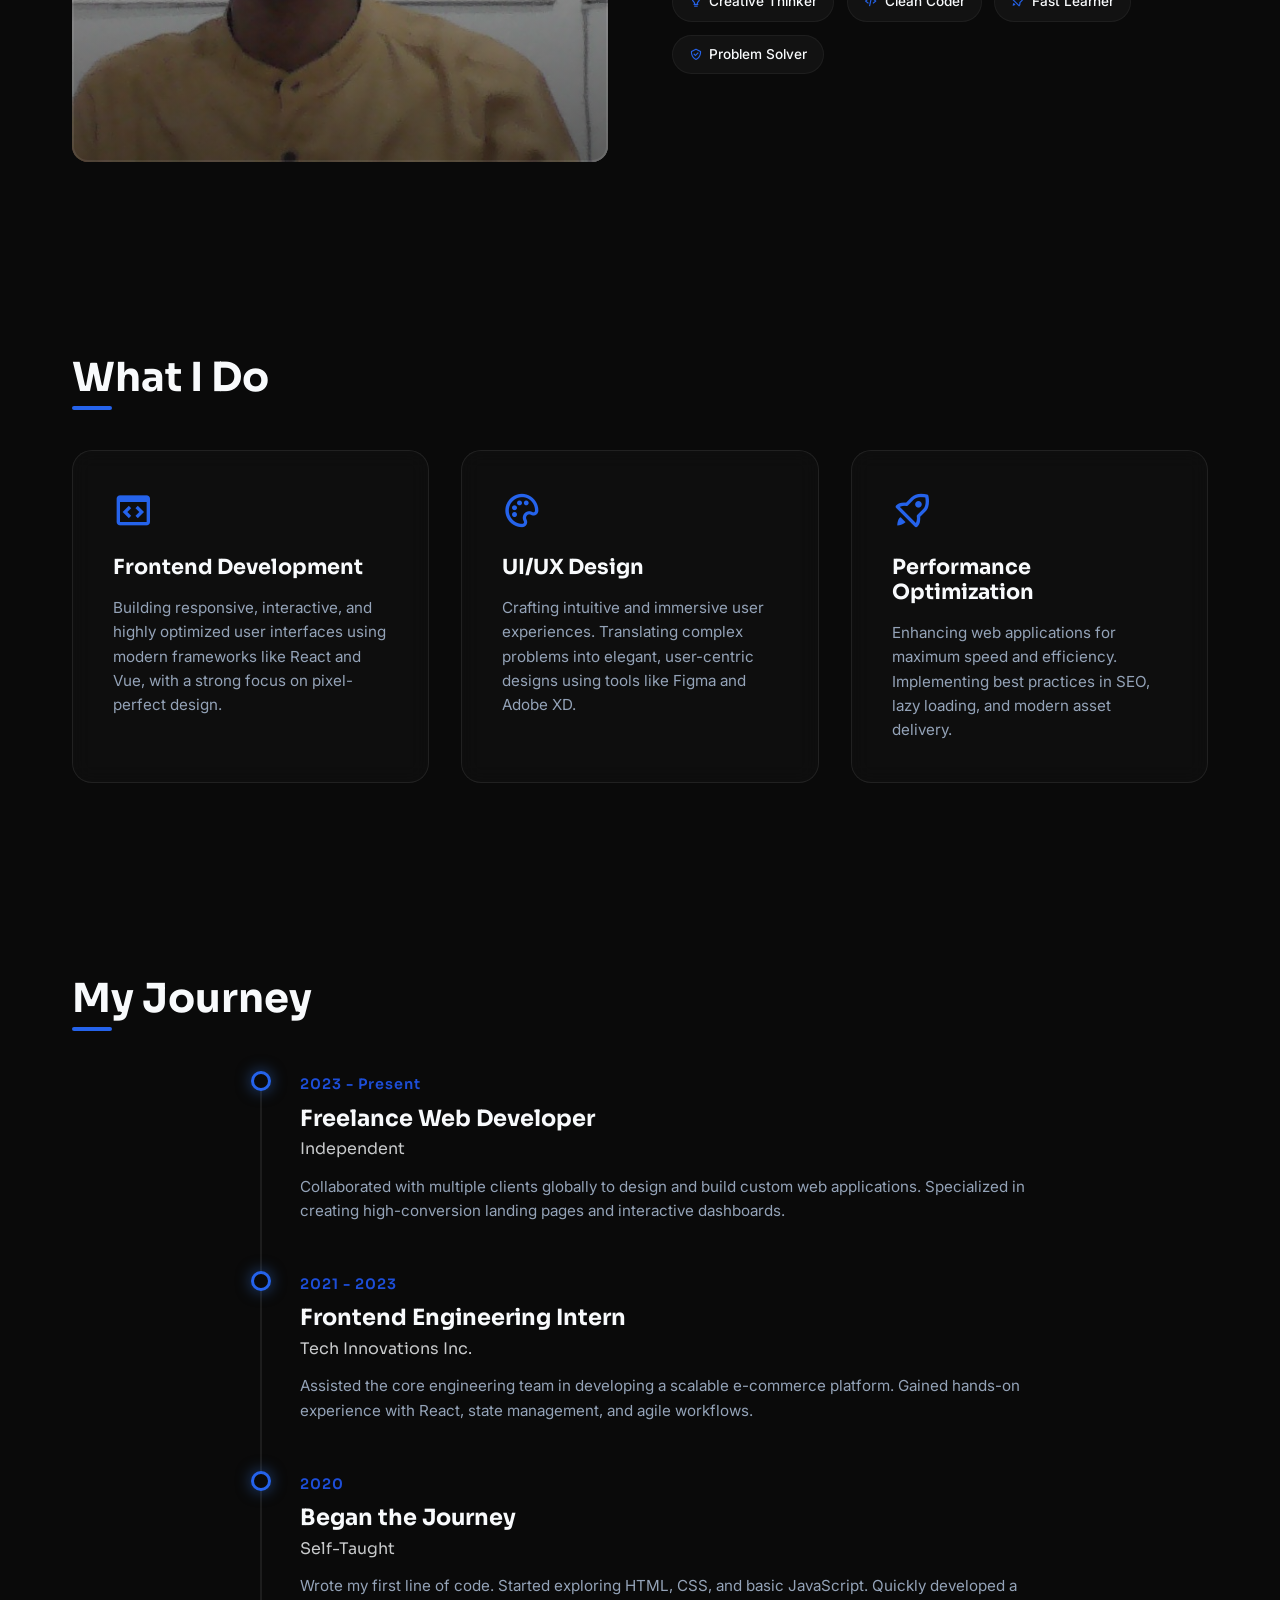
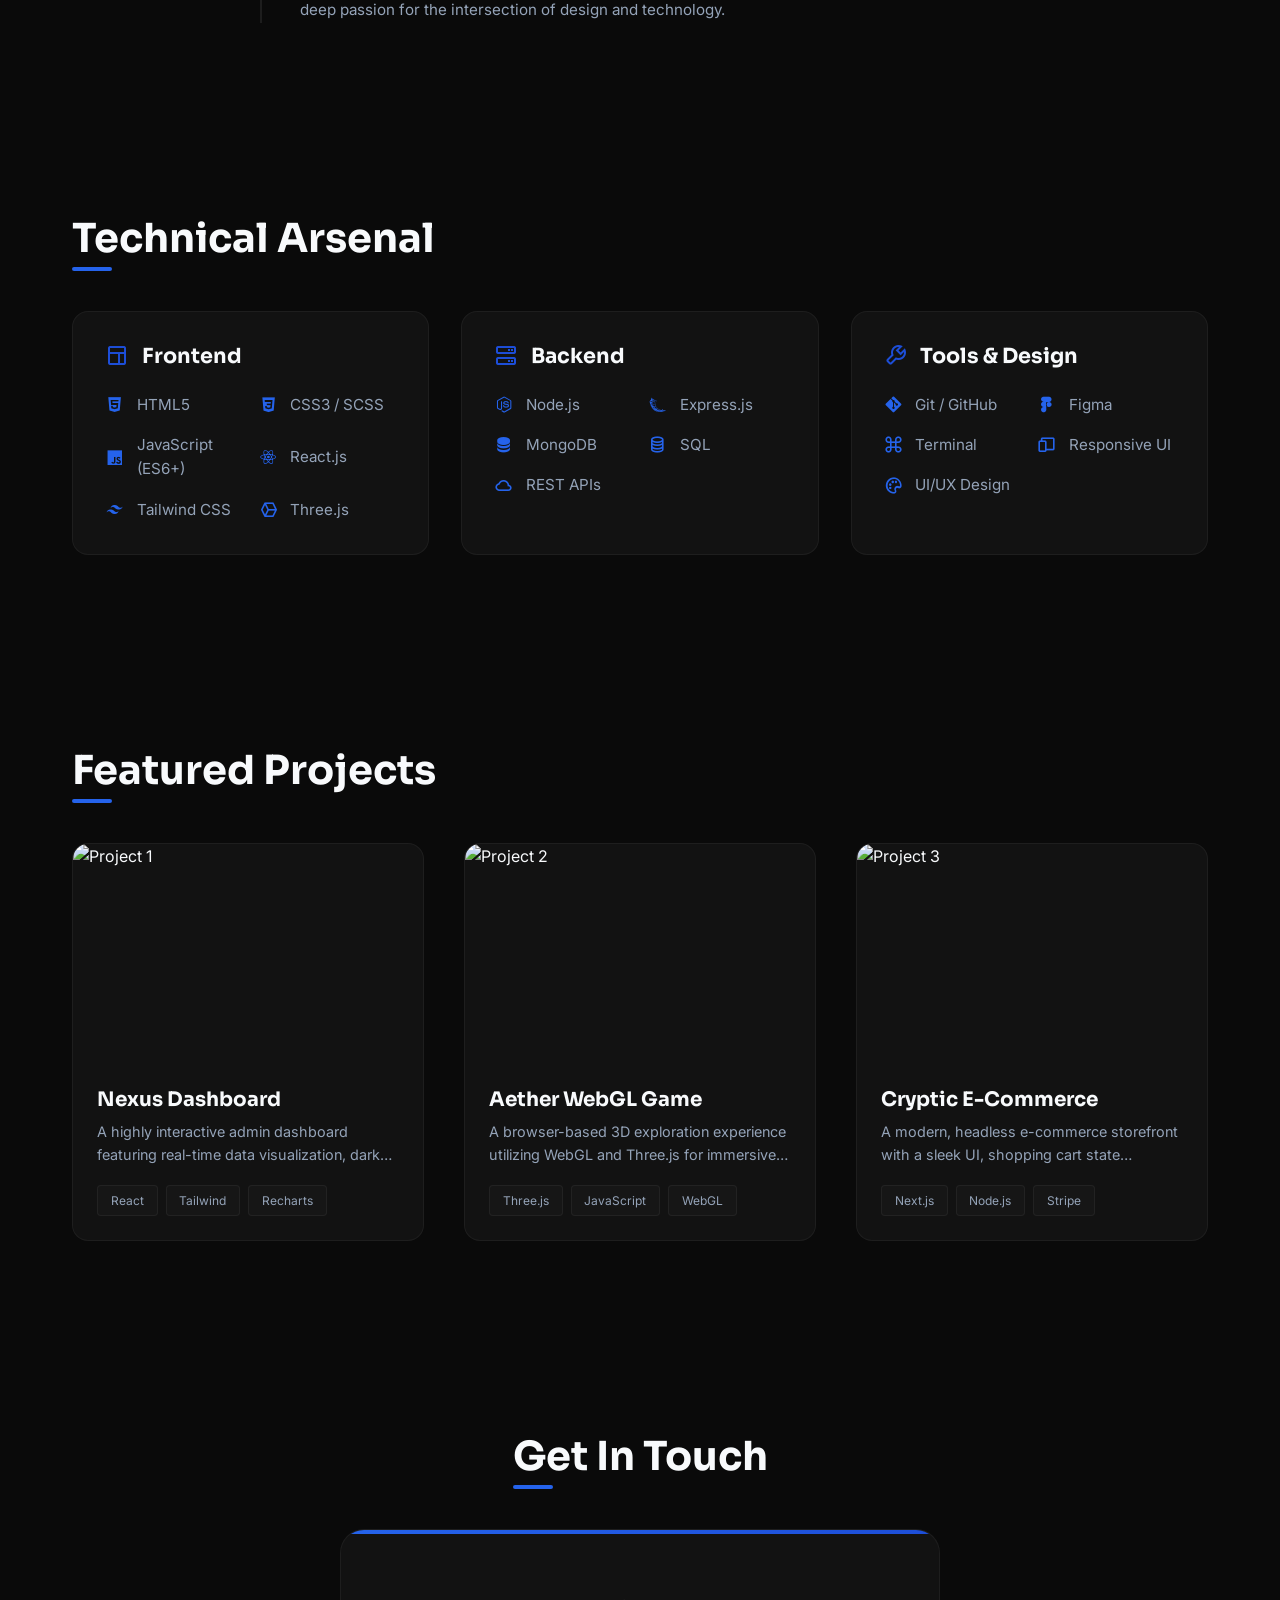
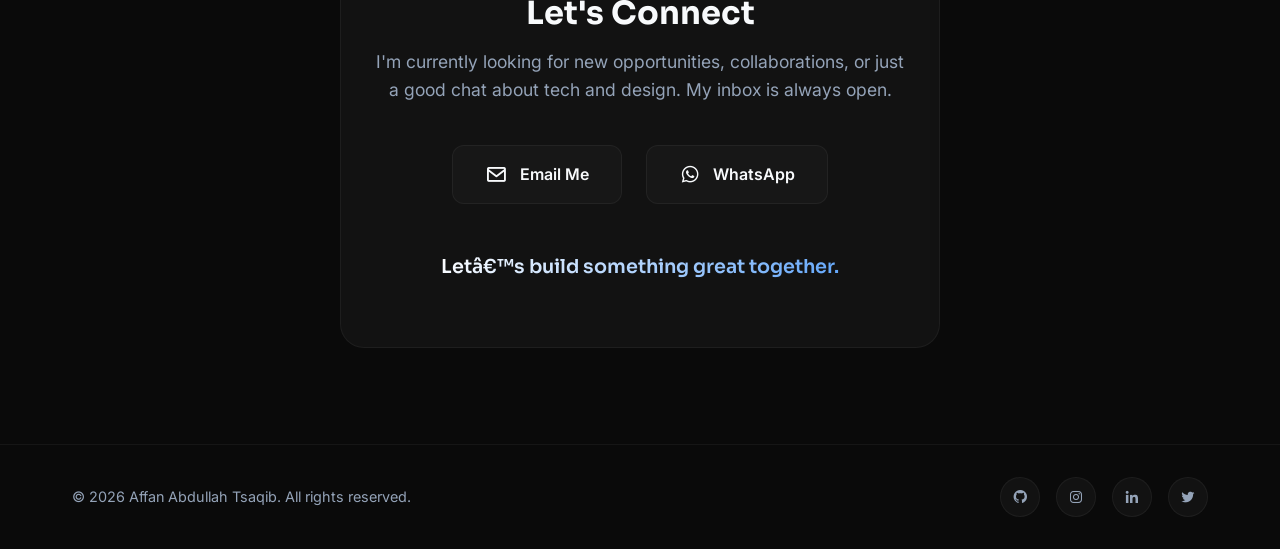
==== commit efd14d6e: "add favicon" ====
--- a/index.html
+++ b/index.html
@@ -4,6 +4,7 @@
     <meta charset="UTF-8">
     <meta name="viewport" content="width=device-width, initial-scale=1.0">
     <title>Affan Abdullah Tsaqib | Portfolio</title>
+    <link rel="icon" type="image/x-icon" href="src/A.png">
     
     <!-- Google Fonts -->
     <link rel="preconnect" href="https://fonts.googleapis.com">
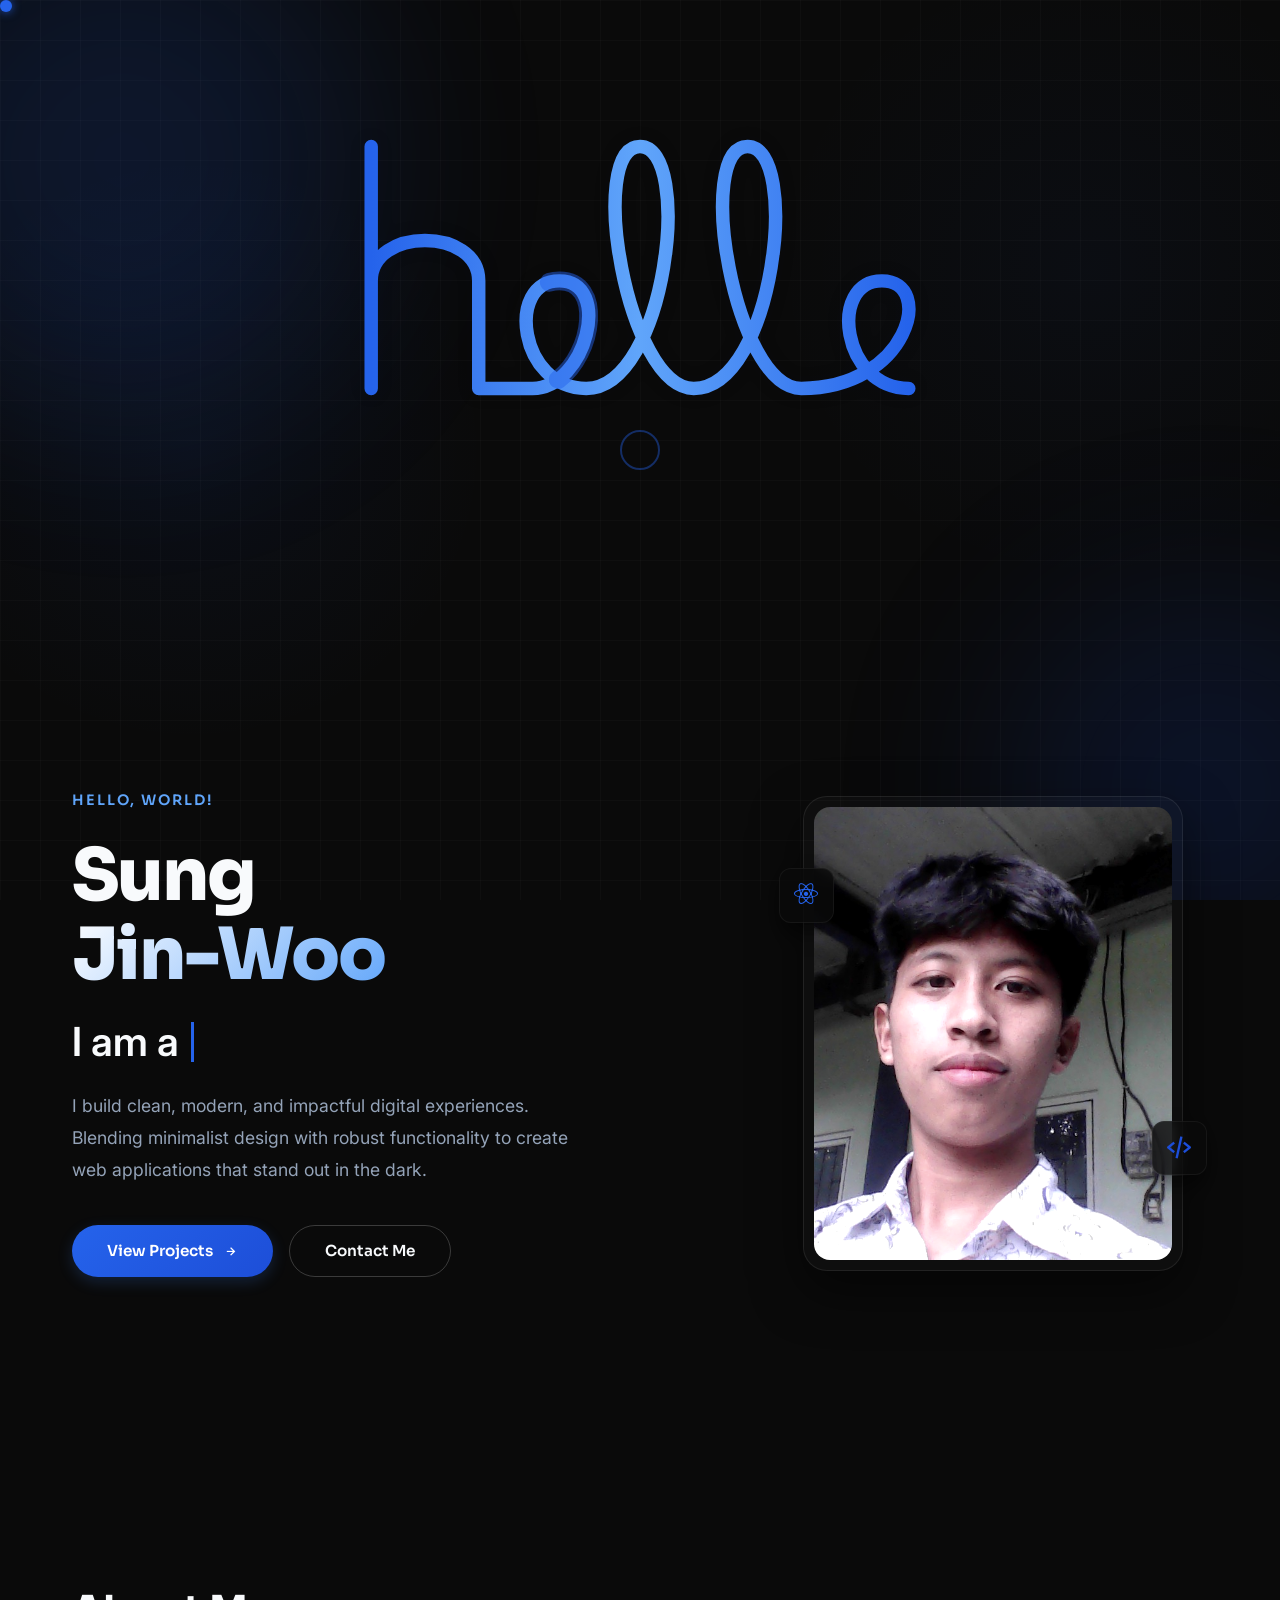
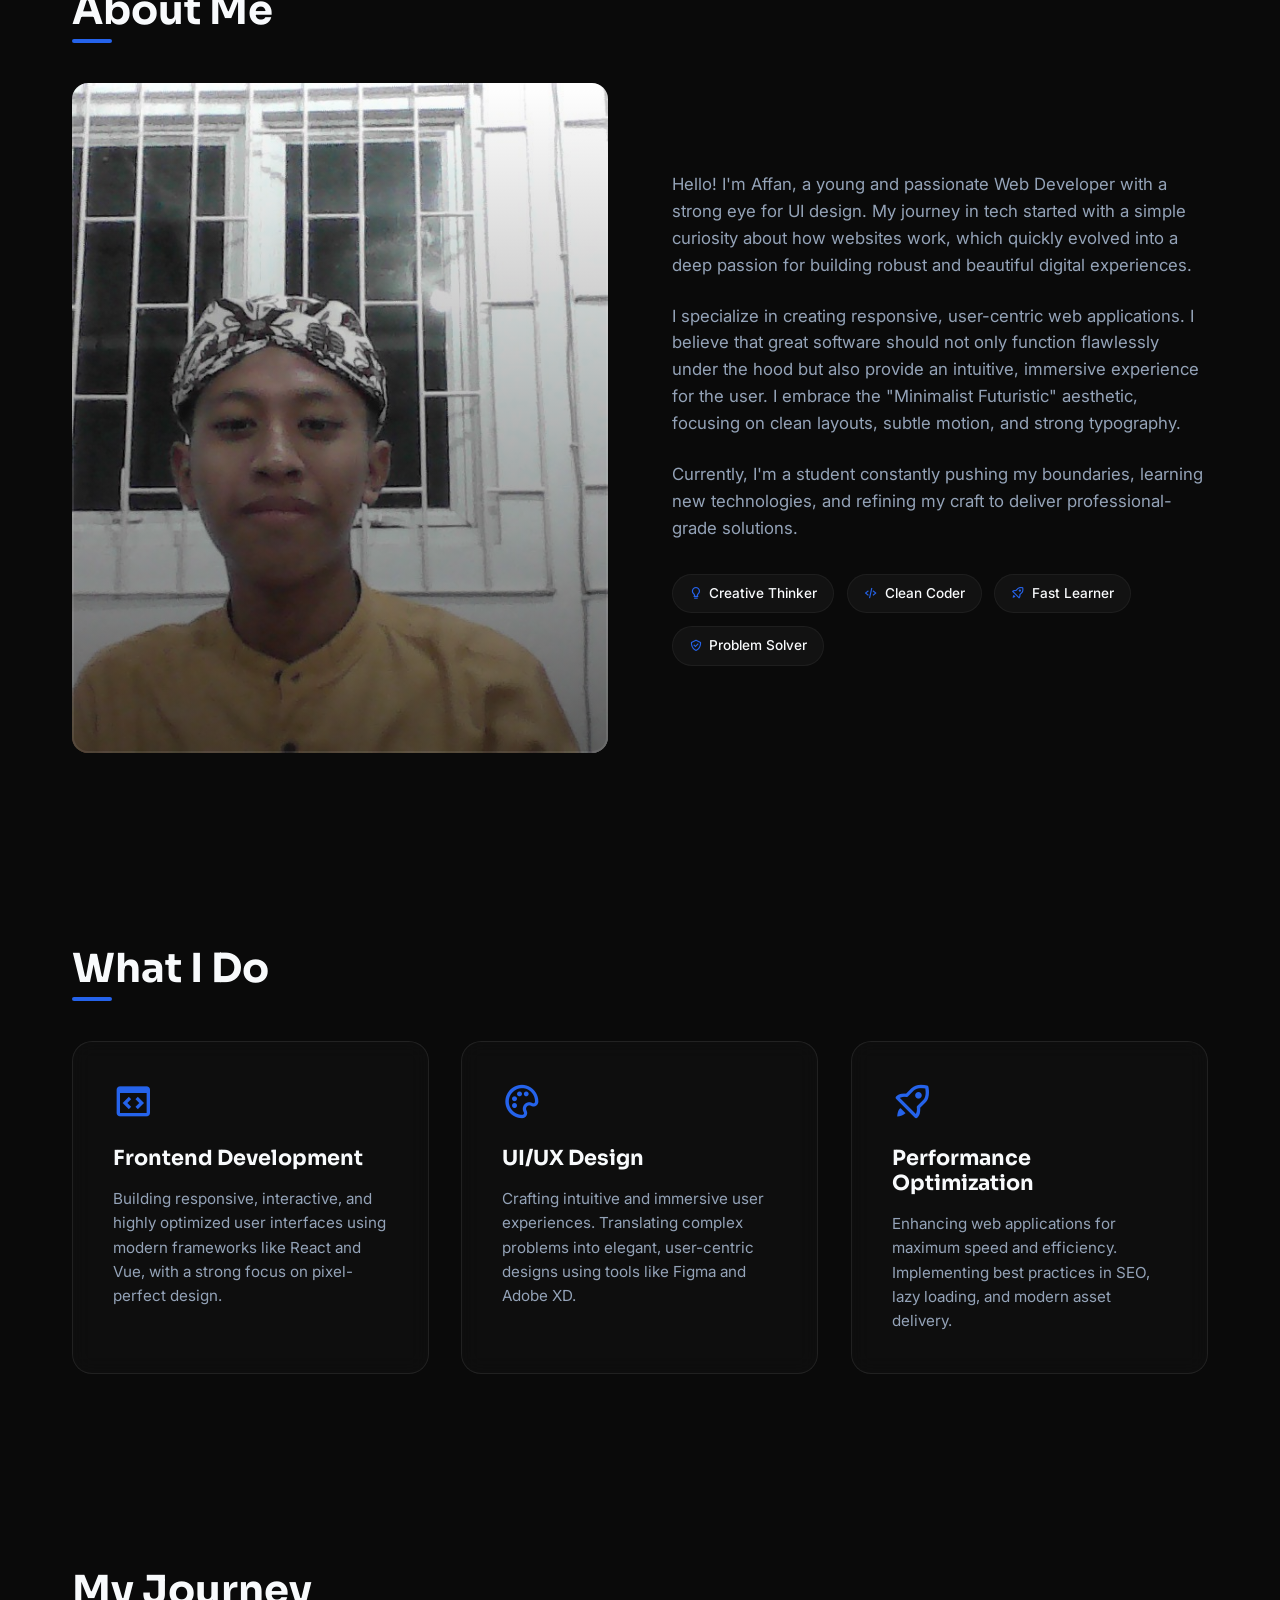
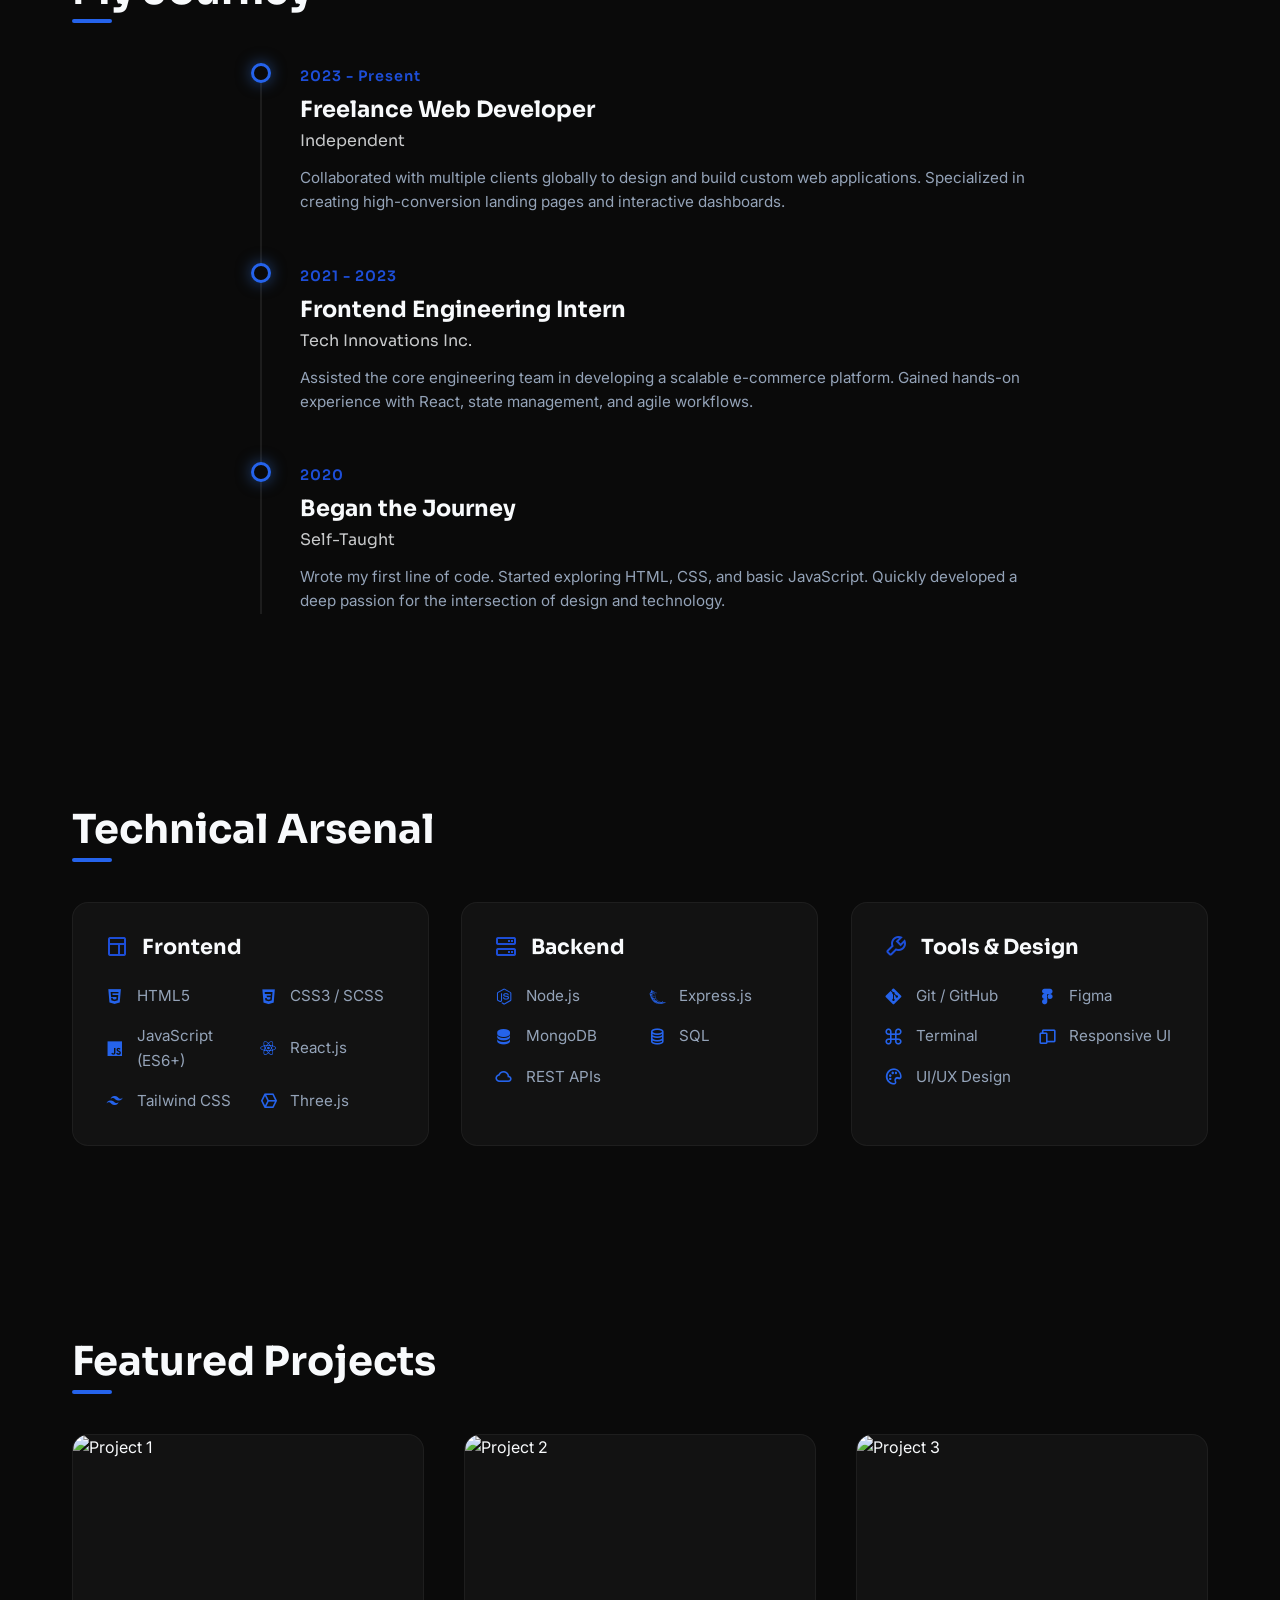
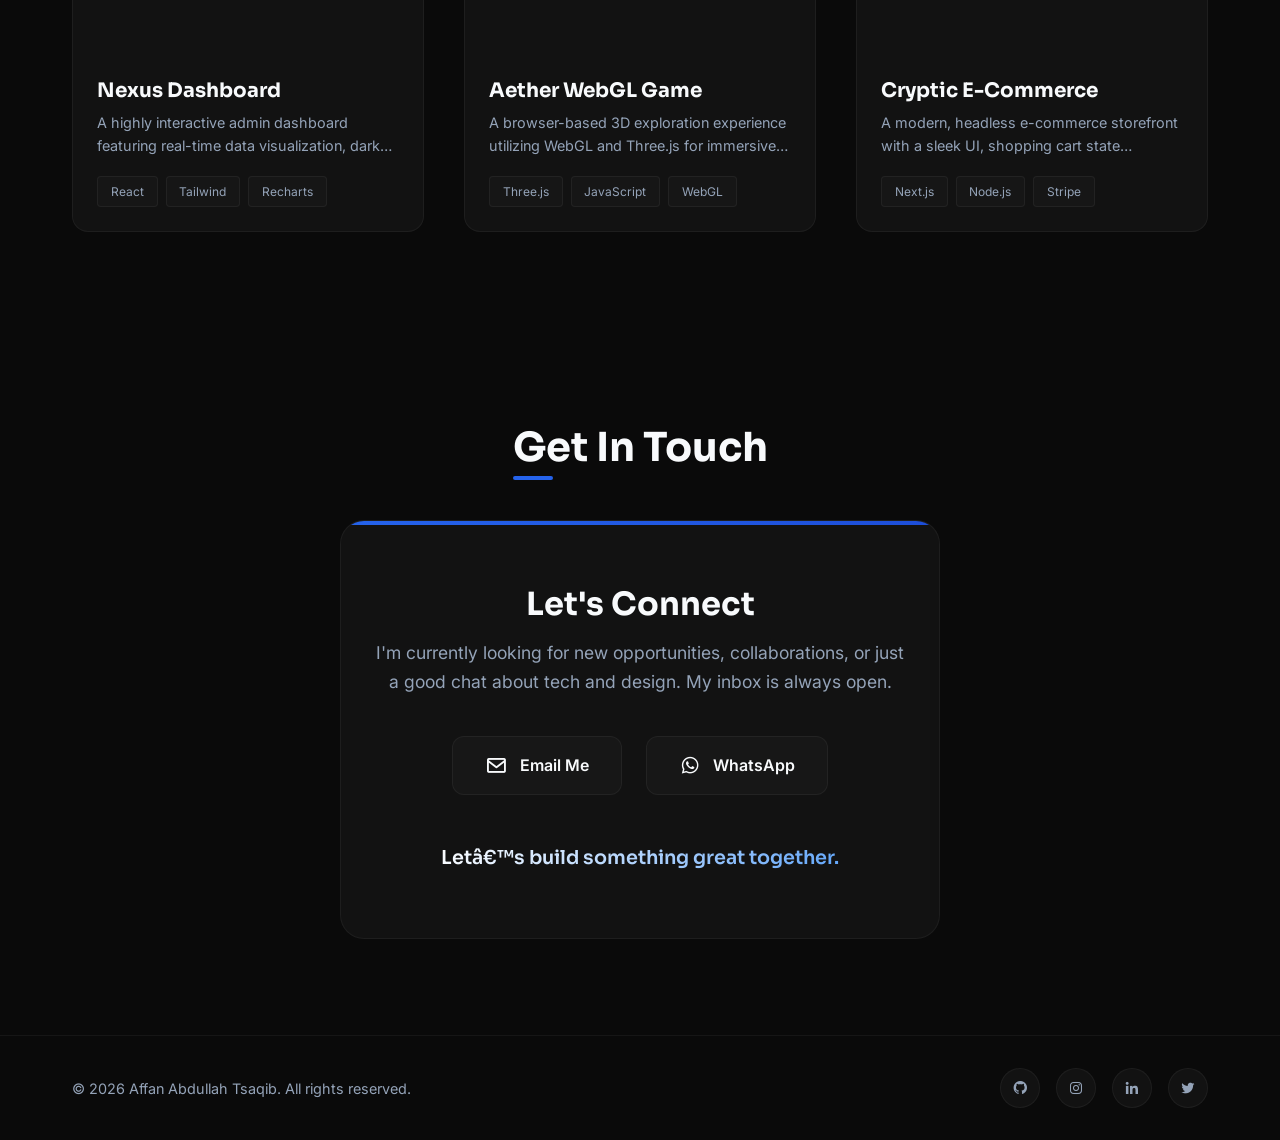
==== commit e41b1b18: "update code terbaru" ====
--- a/index.html
+++ b/index.html
@@ -1,4 +1,4 @@
-﻿<!DOCTYPE html>
+<!DOCTYPE html>
 <html lang="en" class="scroll-smooth">
 <head>
     <meta charset="UTF-8">
@@ -15,8 +15,43 @@
     <link href='https://unpkg.com/boxicons@2.1.4/css/boxicons.min.css' rel='stylesheet'>
 
         <link rel="stylesheet" href="css/style.css">
+    <!-- GSAP for premium animations -->
+    <script src="https://cdnjs.cloudflare.com/ajax/libs/gsap/3.12.2/gsap.min.js"></script>
+    <!-- Vanilla Tilt for 3D Card Effects -->
+    <script src="https://cdnjs.cloudflare.com/ajax/libs/vanilla-tilt/1.8.1/vanilla-tilt.min.js"></script>
 </head>
 <body>
+    <!-- Premium Loading Screen -->
+    <div id="loader" class="loader-wrapper">
+        <div class="loader-content">
+            <div class="loader-svg-container">
+                <svg id="loader-svg" viewBox="0 0 500 200" preserveAspectRatio="xMidYMid meet">
+                    <!-- Connected "hello" energy flow path (Centered lowercase cursive line) -->
+                    <path id="energy-flow" d="M150,60 L150,150 M150,110 C150,90 190,90 190,110 L190,150 C190,150 200,150 210,150 C230,150 240,110 220,110 C200,110 205,150 230,150 C260,150 270,60 250,60 C230,60 245,150 270,150 C300,150 310,60 290,60 C270,60 285,150 310,150 C350,150 360,110 340,110 C320,110 325,150 350,150" 
+                        fill="none" stroke="url(#loader-gradient)" stroke-width="5" stroke-linecap="round" stroke-linejoin="round" />
+                    
+                    <!-- Flowing Glow Trail (Centered lowercase path) -->
+                    <path id="glow-trail" d="M150,60 L150,150 M150,110 C150,90 190,90 190,110 L190,150 C190,150 200,150 210,150 C230,150 240,110 220,110 C200,110 205,150 230,150 C260,150 270,60 250,60 C230,60 245,150 270,150 C300,150 310,60 290,60 C270,60 285,150 310,150 C350,150 360,110 340,110 C320,110 325,150 350,150" 
+                        fill="none" stroke="rgba(37, 99, 235, 0.8)" stroke-width="7" stroke-linecap="round" stroke-linejoin="round" />
+
+                    <defs>
+                        <linearGradient id="loader-gradient" x1="0%" y1="0%" x2="100%" y2="0%">
+                            <stop offset="0%" style="stop-color:var(--accent-1);stop-opacity:1" />
+                            <stop offset="50%" style="stop-color:var(--accent-3);stop-opacity:1" />
+                            <stop offset="100%" style="stop-color:var(--accent-1);stop-opacity:1" />
+                        </linearGradient>
+                        <filter id="loader-glow">
+                            <feGaussianBlur stdDeviation="4" result="blur" />
+                            <feComposite in="SourceGraphic" in2="blur" operator="over" />
+                        </filter>
+                    </defs>
+                </svg>
+            </div>
+        </div>
+
+        <div class="loader-particles" id="loader-particles"></div>
+    </div>
+
 
     <!-- Background Orbs -->
     <div class="glow-bg">
@@ -25,7 +60,7 @@
     </div>
 
     <!-- Navbar -->
-    <nav class="navbar" id="navbar">
+    <nav class="navbar hidden-on-load" id="navbar">
         <div class="container nav-container">
             <a href="#" class="logo">Affan<span>.</span></a>
             
@@ -53,7 +88,7 @@
     <!-- Hero Section -->
     <section class="hero" id="home">
         <div class="container hero-container">
-            <div class="hero-content reveal active">
+            <div class="hero-content reveal">
                 <span class="hero-subtitle">Hello, World!</span>
                 <h1 class="hero-title">Sung <br><span class="text-gradient">Jin-Woo</span></h1>
                 
@@ -71,7 +106,7 @@
                 </div>
             </div>
             
-            <div class="hero-visual reveal active delay-1">
+            <div class="hero-visual reveal">
                 <div class="hero-photo-container">
                     <div class="photo-glow"></div>
                     <!-- Place your photo URL in the src below -->
@@ -339,7 +374,7 @@
             
             <div class="social-links">
                 <a href="#" aria-label="GitHub"><i class='bx bxl-github'></i></a>
-                <a href="#" aria-label="Instagram"><i class='bx bxl-instagram'></i></a>
+                <a href="https://www.instagram.com/affabdtsaa/" target="_blank" rel="noopener noreferrer" aria-label="Instagram"><i class='bx bxl-instagram'></i></a>
                 <a href="#" aria-label="LinkedIn"><i class='bx bxl-linkedin'></i></a>
                 <a href="#" aria-label="Twitter"><i class='bx bxl-twitter'></i></a>
             </div>
@@ -349,5 +384,4 @@
     <!-- Scripts -->
         <script src="js/script.js"></script>
 </body>
-</html>
-
+</html>
--- a/css/style.css
+++ b/css/style.css
@@ -94,7 +94,7 @@
         }
 
         /* Container */
-        .container {
+.container {
             width: 100%;
             max-width: 1200px;
             margin: 0 auto;
@@ -155,7 +155,7 @@
                 linear-gradient(var(--grid-line-color) 1px, transparent 1px),
                 linear-gradient(90deg, var(--grid-line-color) 1px, transparent 1px);
             background-size: 100% 100%, 100% 100%, 40px 40px, 40px 40px;
-            animation: bg-pan 30s linear infinite;
+            animation: bg-pan 60s linear infinite;
         }
 
         @keyframes bg-pan {
@@ -168,8 +168,9 @@
             border-radius: 50%;
             filter: blur(100px);
             opacity: var(--orb-opacity);
-            animation: float 15s infinite ease-in-out alternate;
-            transition: opacity 0.6s ease;
+            animation: float 20s infinite ease-in-out alternate;
+            transition: opacity 1s ease, transform 0.5s ease-out;
+            will-change: transform;
         }
 
         .orb-1 {
@@ -194,6 +195,8 @@
             50% { transform: translate(50px, 30px) scale(1.05); }
             100% { transform: translate(-30px, 50px) scale(0.95); }
         }
+
+
 
         /* Buttons */
         .btn {
@@ -1052,9 +1055,12 @@
         /* Animation Classes */
         .reveal {
             opacity: 0;
-            transform: translateY(40px) scale(0.96);
-            filter: blur(8px);
-            transition: all 1.2s cubic-bezier(0.25, 1, 0.2, 1);
+            transform: translateY(30px) scale(0.98);
+            filter: blur(10px);
+            transition: opacity 1.2s cubic-bezier(0.16, 1, 0.3, 1), 
+                        transform 1.2s cubic-bezier(0.16, 1, 0.3, 1), 
+                        filter 1.2s cubic-bezier(0.16, 1, 0.3, 1);
+            will-change: transform, opacity, filter;
         }
         
         .reveal.active {
@@ -1112,3 +1118,361 @@
             .contact-links { flex-direction: column; }
             .footer-content { flex-direction: column; gap: 1rem; }
         }
+
+.hidden-on-load {
+    opacity: 0;
+    visibility: hidden;
+    transition: opacity 1s ease, visibility 1s ease;
+}
+
+.show-nav {
+    opacity: 1 !important;
+    visibility: visible !important;
+}
+
+/* --- Tech Flow Section --- */
+.tech-flow-section {
+    padding: 12rem 0;
+    background-color: #050505;
+    position: relative;
+    overflow: hidden;
+}
+
+/* Noise Texture Overlay */
+.tech-flow-section::after {
+    content: "";
+    position: absolute;
+    inset: 0;
+    background-image: url("https://grainy-gradients.vercel.app/noise.svg");
+    opacity: 0.15;
+    pointer-events: none;
+    z-index: 1;
+    filter: contrast(150%) brightness(100%);
+}
+
+.section-particles {
+    position: absolute;
+    inset: 0;
+    pointer-events: none;
+    z-index: 1;
+}
+
+
+.tech-particle {
+    position: absolute;
+    background: var(--accent-1);
+    border-radius: 50%;
+    opacity: 0.2;
+    filter: blur(1px);
+}
+
+.section-glow-orb {
+    position: absolute;
+    width: 600px;
+    height: 600px;
+    background: radial-gradient(circle, rgba(37, 99, 235, 0.1) 0%, transparent 70%);
+    border-radius: 50%;
+    pointer-events: none;
+    z-index: 0;
+    filter: blur(80px);
+}
+
+
+.tech-flow-container {
+    position: relative;
+    height: 600px;
+    width: 100%;
+    margin-top: 2rem;
+    display: flex;
+    justify-content: center;
+    align-items: center;
+}
+
+.flow-svg {
+    position: absolute;
+    top: 0;
+    left: 0;
+    width: 100%;
+    height: 100%;
+    z-index: 1;
+    pointer-events: none;
+}
+
+/* Flow Path Styles (The 'Tracks') */
+.flow-path {
+    fill: none;
+    stroke: rgba(59, 130, 246, 0.15); /* More visible tracks */
+    stroke-width: 1.5;
+    stroke-linecap: round;
+    transition: stroke 0.3s ease;
+}
+
+.flow-path.active {
+    stroke: rgba(59, 130, 246, 0.3);
+    stroke-width: 2;
+}
+
+/* Particle/Pulse Styles (The 'Energy') */
+.flow-pulse {
+    fill: none;
+    stroke: #60a5fa;
+    stroke-width: 2;
+    stroke-linecap: round;
+    filter: drop-shadow(0 0 5px rgba(59, 130, 246, 0.8));
+}
+
+/* Central Core */
+.tech-core-wrapper {
+    position: relative;
+    z-index: 10;
+}
+
+.tech-core {
+    width: 150px;
+    height: 150px;
+    background: radial-gradient(circle at center, rgba(37, 99, 235, 0.3), rgba(0, 0, 0, 0.95));
+    border: 1px solid rgba(59, 130, 246, 0.5);
+    border-radius: 35px;
+    display: flex;
+    flex-direction: column;
+    justify-content: center;
+    align-items: center;
+    backdrop-filter: blur(40px);
+    box-shadow: 
+        0 0 50px rgba(37, 99, 235, 0.4), 
+        inset 0 0 30px rgba(59, 130, 246, 0.3),
+        0 0 150px rgba(37, 99, 235, 0.1);
+    animation: core-breathe 4s ease-in-out infinite alternate;
+    cursor: default;
+    position: relative;
+    transform: rotate(45deg);
+    z-index: 10;
+}
+
+.core-inner {
+    transform: rotate(-45deg);
+    display: flex;
+    flex-direction: column;
+    align-items: center;
+    gap: 0.5rem;
+}
+
+.core-inner i {
+    font-size: 3.5rem;
+    color: #fff;
+    text-shadow: 0 0 20px rgba(37, 99, 235, 0.8), 0 0 40px rgba(37, 99, 235, 0.4);
+    filter: drop-shadow(0 0 15px rgba(37, 99, 235, 0.6));
+    animation: icon-flicker 5s infinite;
+}
+
+@keyframes icon-flicker {
+    0%, 100% { opacity: 1; filter: brightness(1); }
+    45% { opacity: 1; filter: brightness(1.2); }
+    50% { opacity: 0.8; filter: brightness(0.8); }
+    55% { opacity: 1; filter: brightness(1); }
+}
+
+.core-inner span {
+
+    font-size: 0.75rem;
+    font-weight: 700;
+    letter-spacing: 2px;
+    color: var(--text-secondary);
+    text-transform: uppercase;
+    margin-top: 0.5rem;
+}
+
+.core-glow {
+    position: absolute;
+    top: 50%;
+    left: 50%;
+    transform: translate(-50%, -50%);
+    width: 120%;
+    height: 120%;
+    background: radial-gradient(circle, rgba(37, 99, 235, 0.2) 0%, transparent 70%);
+    z-index: -1;
+    pointer-events: none;
+}
+
+.core-rings .ring {
+    position: absolute;
+    top: 50%;
+    left: 50%;
+    transform: translate(-50%, -50%);
+    border: 1px solid rgba(59, 130, 246, 0.2);
+    border-radius: 50%;
+    pointer-events: none;
+}
+
+.core-rings .ring:nth-child(1) {
+    width: 200px;
+    height: 200px;
+    animation: ring-expand 6s linear infinite;
+}
+
+.core-rings .ring:nth-child(2) {
+    width: 300px;
+    height: 300px;
+    animation: ring-expand 6s linear infinite 3s;
+}
+
+@keyframes core-breathe {
+    0% { transform: rotate(45deg) scale(1); box-shadow: 0 0 40px rgba(37, 99, 235, 0.2); }
+    100% { transform: rotate(45deg) scale(1.05); box-shadow: 0 0 60px rgba(37, 99, 235, 0.4); }
+}
+
+@keyframes ring-expand {
+    0% { width: 140px; height: 140px; opacity: 1; }
+    100% { width: 500px; height: 500px; opacity: 0; }
+}
+
+/* Tech Node Cards */
+.tech-node-card {
+    position: absolute;
+    width: 140px;
+    height: 140px;
+    background: rgba(255, 255, 255, 0.03);
+    border: 1px solid rgba(255, 255, 255, 0.1);
+    backdrop-filter: blur(16px);
+    border-radius: 24px;
+    display: flex;
+    flex-direction: column;
+    justify-content: center;
+    align-items: center;
+    gap: 0.8rem;
+    z-index: 5;
+    transition: all 0.5s cubic-bezier(0.16, 1, 0.3, 1);
+    cursor: pointer;
+    overflow: hidden;
+}
+
+/* Card Shimmer Effect */
+.tech-node-card::after {
+    content: "";
+    position: absolute;
+    top: -150%;
+    left: -150%;
+    width: 300%;
+    height: 300%;
+    background: linear-gradient(45deg, transparent 45%, rgba(255, 255, 255, 0.05) 50%, transparent 55%);
+    transition: all 0.8s ease;
+    pointer-events: none;
+}
+
+.tech-node-card:hover::after {
+    top: 50%;
+    left: 50%;
+}
+
+.tech-node-card:hover {
+    transform: translateY(-15px) scale(1.05);
+    border-color: rgba(59, 130, 246, 0.5);
+    background: rgba(37, 99, 235, 0.08);
+    box-shadow: 
+        0 30px 60px rgba(0, 0, 0, 0.6), 
+        0 0 30px rgba(37, 99, 235, 0.2);
+}
+
+
+.node-icon {
+    font-size: 2.2rem;
+    color: var(--text-primary);
+    transition: var(--trans-smooth);
+}
+
+.tech-node-card:hover .node-icon {
+    color: var(--accent-3);
+    transform: scale(1.1);
+}
+
+.node-label {
+    font-size: 0.85rem;
+    font-weight: 600;
+    color: var(--text-secondary);
+    letter-spacing: 0.5px;
+}
+
+.tech-node-card:hover .node-label {
+    color: var(--text-primary);
+}
+
+/* Node Positions */
+.node-1 { top: 10%; left: 15%; }
+.node-2 { top: 15%; right: 15%; }
+.node-3 { top: 50%; left: 5%; transform: translateY(-50%); }
+.node-4 { top: 50%; right: 5%; transform: translateY(-50%); }
+.node-5 { bottom: 10%; left: 20%; }
+.node-6 { bottom: 15%; right: 20%; }
+
+/* Responsive Tech Flow */
+@media (max-width: 768px) {
+    .tech-flow-container {
+        height: 800px;
+        flex-direction: column;
+    }
+    
+    .tech-node-card {
+        position: relative !important;
+        top: auto !important;
+        left: auto !important;
+        right: auto !important;
+        bottom: auto !important;
+        margin: 1rem;
+    }
+    
+    .tech-cards-container {
+        display: grid;
+        grid-template-columns: repeat(2, 1fr);
+        gap: 1rem;
+        margin-top: 2rem;
+    }
+    
+    .flow-svg {
+        display: none; /* Hide complex SVG animation on mobile for performance */
+    }
+}
+
+/* --- Custom Magnetic Cursor --- */
+.custom-cursor {
+    position: fixed;
+    top: 0; left: 0;
+    width: 12px; height: 12px;
+    border-radius: 50%;
+    background-color: var(--accent-1);
+    pointer-events: none;
+    z-index: 9999;
+    transition: width 0.3s, height 0.3s, background-color 0.3s, mix-blend-mode 0.3s;
+    box-shadow: 0 0 10px rgba(37, 99, 235, 0.8);
+}
+
+.custom-cursor-trail {
+    position: fixed;
+    top: 0; left: 0;
+    width: 40px; height: 40px;
+    border-radius: 50%;
+    border: 2px solid rgba(37, 99, 235, 0.4);
+    pointer-events: none;
+    z-index: 9998;
+    transition: width 0.3s, height 0.3s, border-color 0.3s, background-color 0.3s;
+}
+
+.custom-cursor.hover {
+    width: 60px; height: 60px;
+    background-color: rgba(255, 255, 255, 0.1);
+    mix-blend-mode: difference;
+    backdrop-filter: grayscale(100%);
+    box-shadow: none;
+}
+
+.custom-cursor-trail.hover {
+    width: 80px; height: 80px;
+    border-color: transparent;
+    background-color: rgba(37, 99, 235, 0.1);
+}
+
+/* Hide default cursor on desktop */
+@media (pointer: fine) {
+    body, a, button, .theme-toggle, .mobile-menu-btn, .tech-node-card {
+        cursor: none;
+    }
+}
